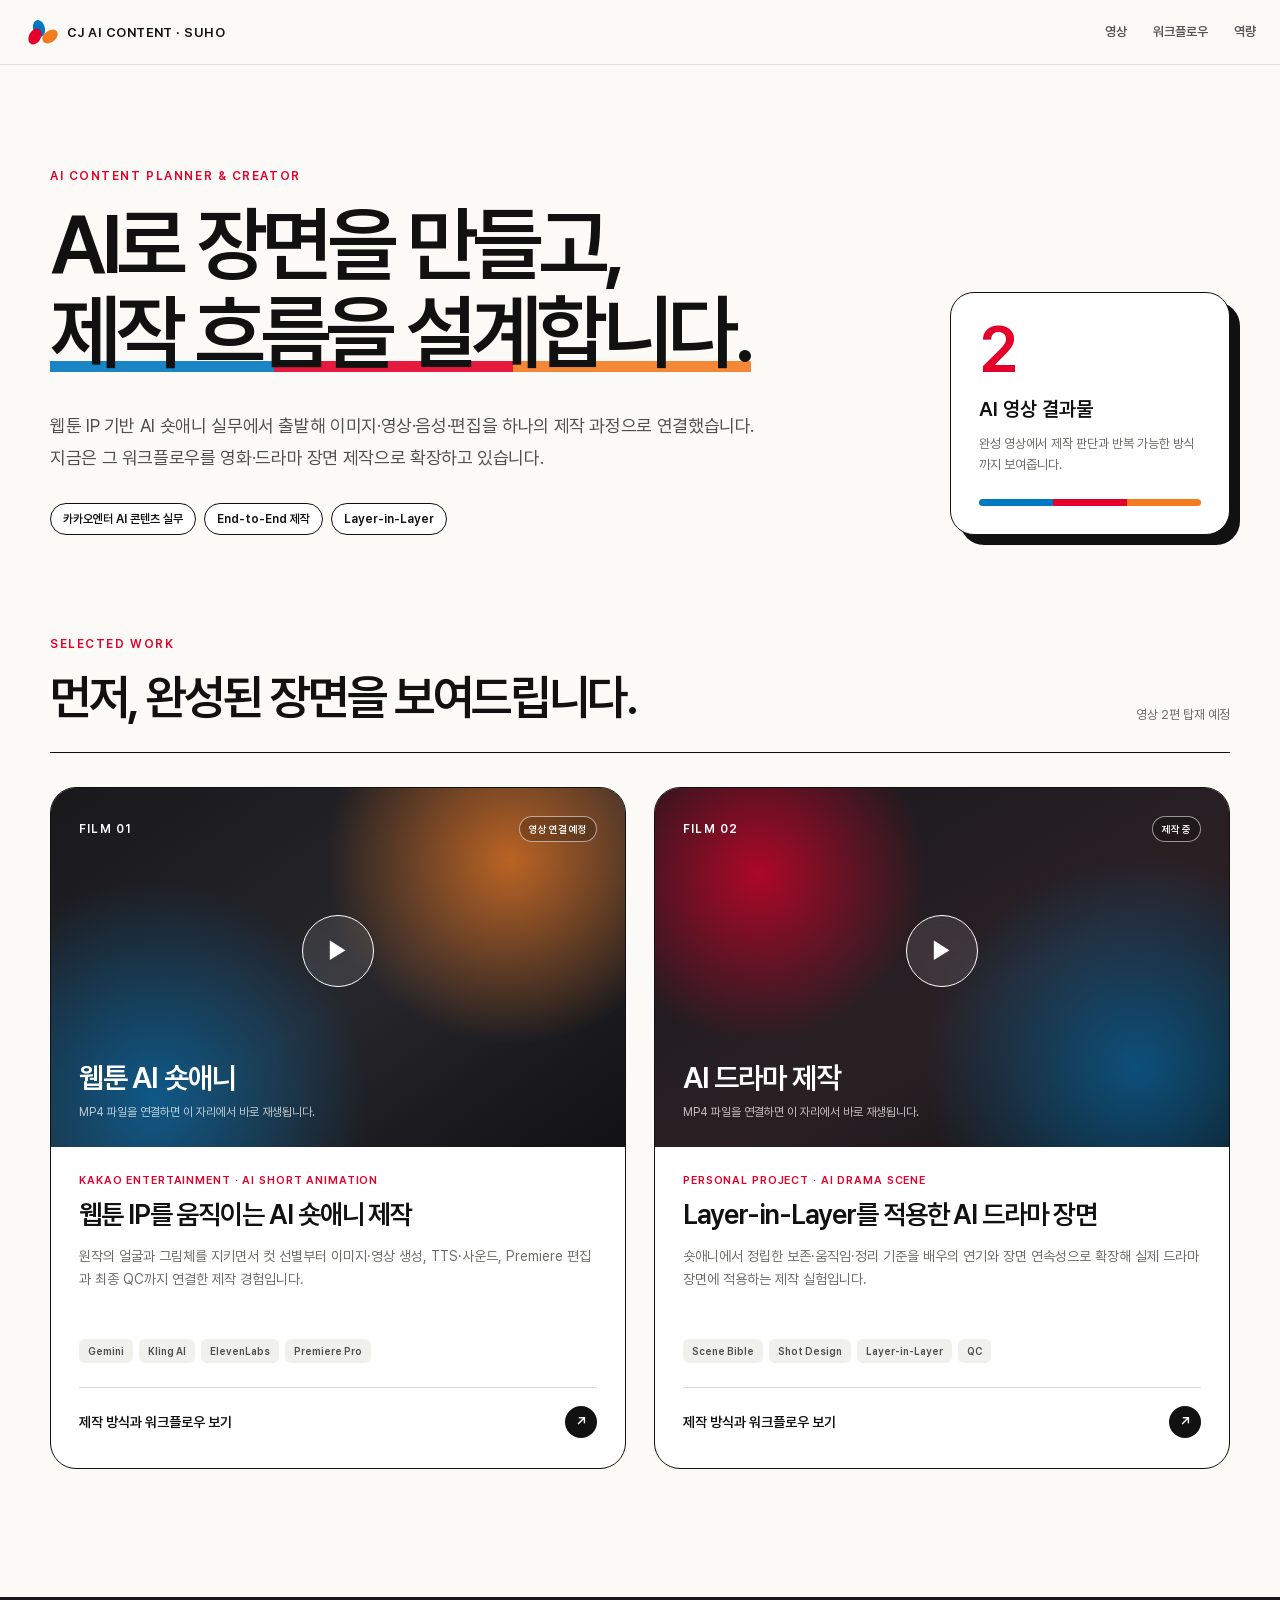
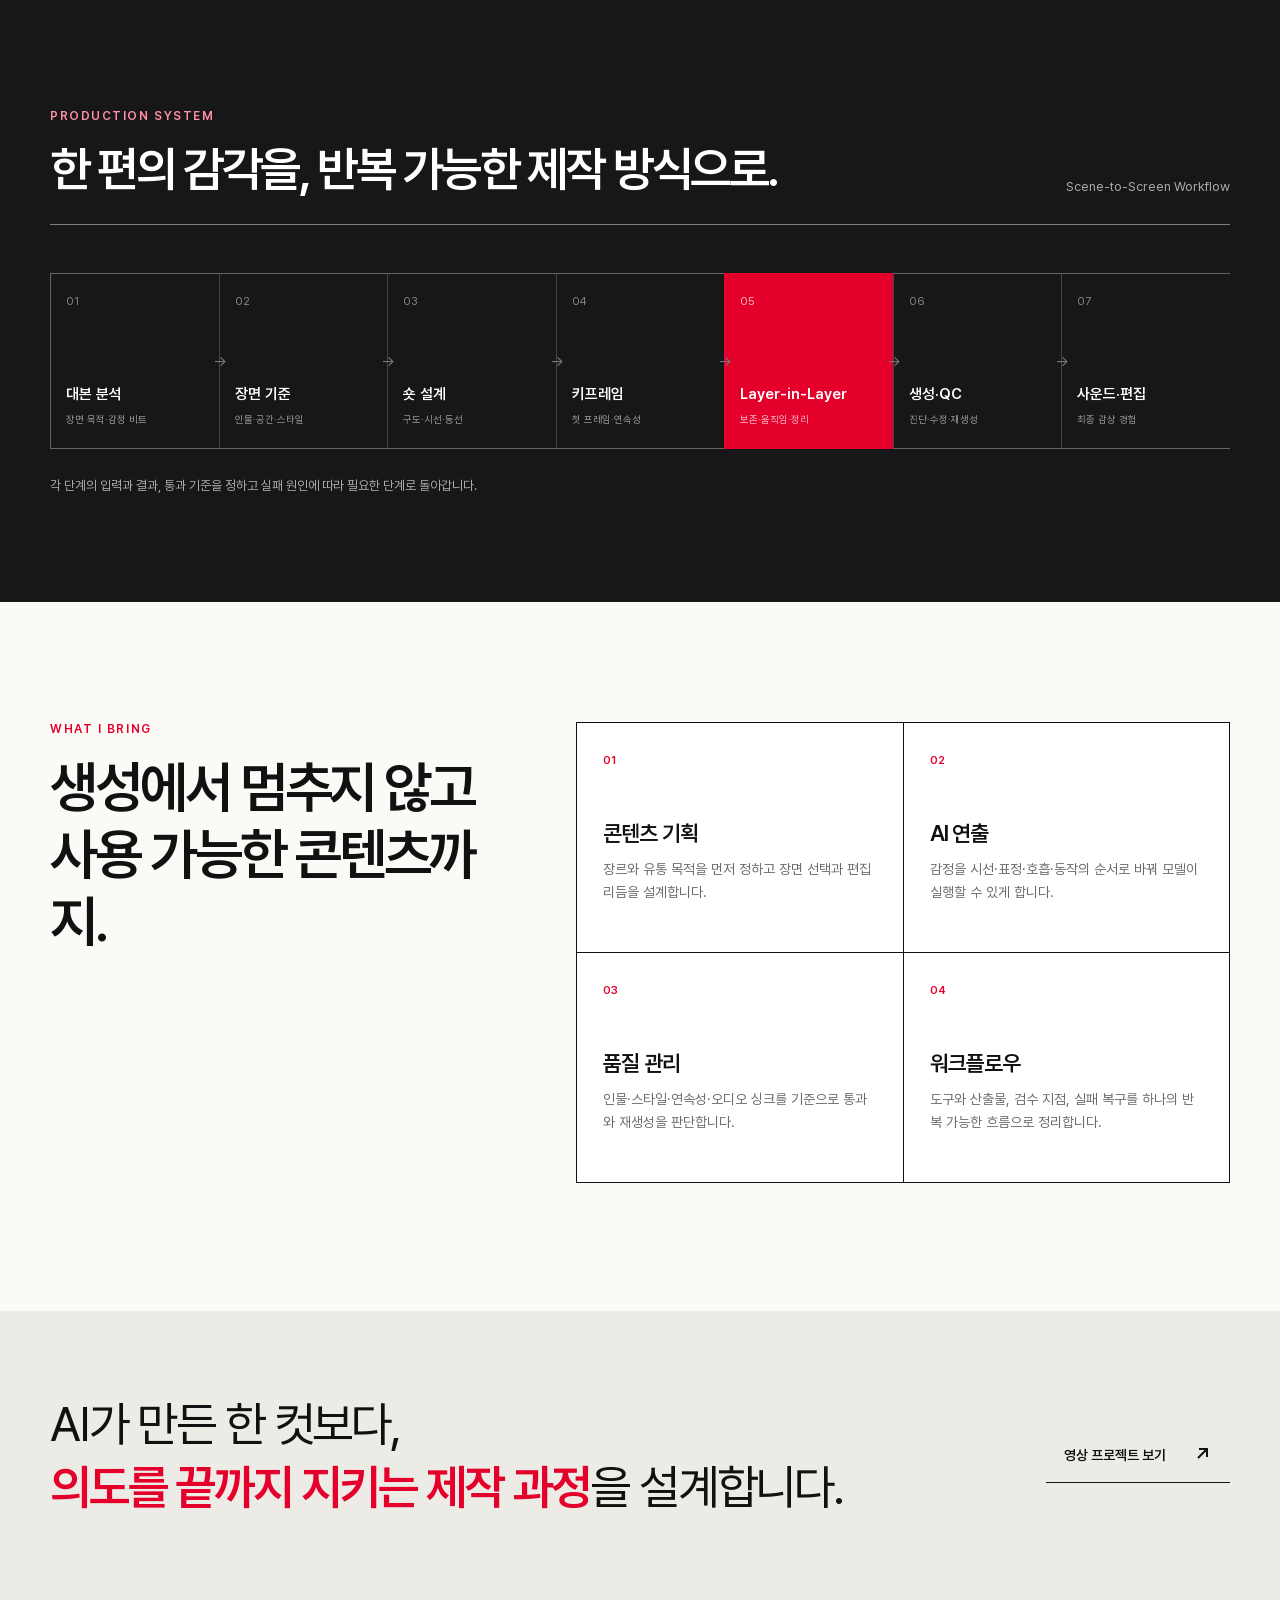
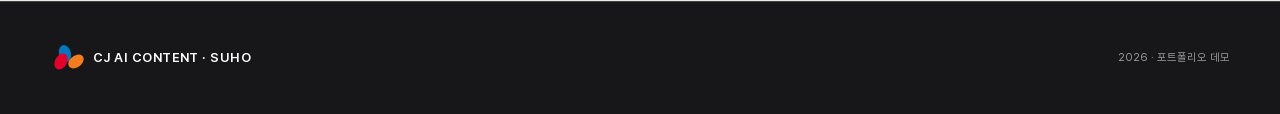
==== cjdemo/index.html @ 105bf195 "CJ AI 콘텐츠 포트폴리오 데모 추가" ====
<!doctype html>
<html lang="ko">
  <head>
    <meta charset="UTF-8" />
    <meta name="viewport" content="width=device-width, initial-scale=1" />
    <meta name="theme-color" content="#e4002b" />
    <meta
      name="description"
      content="AI로 장면을 만들고 제작 흐름을 설계하는 최수호의 CJ AI 콘텐츠 포트폴리오 데모입니다."
    />
    <meta property="og:type" content="website" />
    <meta property="og:title" content="최수호 | CJ AI 콘텐츠 포트폴리오" />
    <meta
      property="og:description"
      content="AI로 장면을 만들고 제작 흐름을 설계합니다."
    />
    <meta property="og:url" content="https://chs-works.vercel.app/cjdemo/" />
    <meta property="og:image" content="https://chs-works.vercel.app/cjdemo/assets/og.png" />
    <meta name="twitter:card" content="summary_large_image" />
    <meta name="twitter:title" content="최수호 | CJ AI 콘텐츠 포트폴리오" />
    <meta
      name="twitter:description"
      content="AI로 장면을 만들고 제작 흐름을 설계합니다."
    />
    <meta name="twitter:image" content="https://chs-works.vercel.app/cjdemo/assets/og.png" />
    <base href="/cjdemo/" />
    <title>최수호 | CJ AI 콘텐츠 포트폴리오</title>
    <link rel="icon" type="image/png" href="../assets/favicon-ch.png" />
    <link
      rel="preload"
      href="../assets/fonts/Pretendard-Regular.subset.woff2"
      as="font"
      type="font/woff2"
      crossorigin
    />
    <link
      rel="preload"
      href="../assets/fonts/Pretendard-SemiBold.subset.woff2"
      as="font"
      type="font/woff2"
      crossorigin
    />
    <link rel="stylesheet" href="src/styles.css?v=1" />
    <script src="src/app.js?v=1" defer></script>
  </head>
  <body>
    <a class="skip-link" href="#main-content">본문으로 바로가기</a>
    <div class="reading-progress" aria-hidden="true">
      <span id="readingProgress"></span>
    </div>

    <header class="site-header">
      <div class="header-inner">
        <a class="brand" href="#home" aria-label="CJ AI 콘텐츠 포트폴리오 홈">
          <span class="brand-mark" aria-hidden="true">
            <i></i><i></i><i></i>
          </span>
          <span>CJ AI CONTENT · SUHO</span>
        </a>
        <nav class="main-nav" aria-label="주요 메뉴">
          <a href="#work">영상</a>
          <a href="#workflow">워크플로우</a>
          <a href="#about">역량</a>
        </nav>
      </div>
    </header>

    <main id="main-content" tabindex="-1">
      <div id="homeView">
        <section class="hero wrap" aria-labelledby="heroTitle">
          <div class="hero-copy">
            <p class="eyebrow">AI CONTENT PLANNER &amp; CREATOR</p>
            <h1 id="heroTitle">
              AI로 장면을 만들고,<br />
              <span>제작 흐름을 설계합니다.</span>
            </h1>
            <p class="hero-description">
              웹툰 IP 기반 AI 숏애니 실무에서 출발해 이미지·영상·음성·편집을
              하나의 제작 과정으로 연결했습니다. 지금은 그 워크플로우를
              영화·드라마 장면 제작으로 확장하고 있습니다.
            </p>
            <div class="hero-tags" aria-label="핵심 경험">
              <span>카카오엔터 AI 콘텐츠 실무</span>
              <span>End-to-End 제작</span>
              <span>Layer-in-Layer</span>
            </div>
          </div>
          <aside class="hero-note" aria-label="포트폴리오 핵심 메시지">
            <span class="hero-note-number">2</span>
            <strong>AI 영상 결과물</strong>
            <p>완성 영상에서 제작 판단과 반복 가능한 방식까지 보여줍니다.</p>
            <div class="color-rule" aria-hidden="true"><i></i><i></i><i></i></div>
          </aside>
        </section>

        <section class="showcase wrap" id="work" aria-labelledby="workTitle">
          <div class="section-heading">
            <div>
              <p class="section-kicker">SELECTED WORK</p>
              <h2 id="workTitle">먼저, 완성된 장면을 보여드립니다.</h2>
            </div>
            <p>영상 2편 탑재 예정</p>
          </div>
          <div class="project-grid" id="projectGrid"></div>
        </section>

        <section class="workflow-section" id="workflow" aria-labelledby="workflowTitle">
          <div class="wrap">
            <div class="section-heading section-heading--light">
              <div>
                <p class="section-kicker">PRODUCTION SYSTEM</p>
                <h2 id="workflowTitle">한 편의 감각을, 반복 가능한 제작 방식으로.</h2>
              </div>
              <p>Scene-to-Screen Workflow</p>
            </div>
            <ol class="workflow-list">
              <li><span>01</span><strong>대본 분석</strong><small>장면 목적·감정 비트</small></li>
              <li><span>02</span><strong>장면 기준</strong><small>인물·공간·스타일</small></li>
              <li><span>03</span><strong>숏 설계</strong><small>구도·시선·동선</small></li>
              <li><span>04</span><strong>키프레임</strong><small>첫 프레임·연속성</small></li>
              <li class="workflow-focus"><span>05</span><strong>Layer-in-Layer</strong><small>보존·움직임·정리</small></li>
              <li><span>06</span><strong>생성·QC</strong><small>진단·수정·재생성</small></li>
              <li><span>07</span><strong>사운드·편집</strong><small>최종 감상 경험</small></li>
            </ol>
            <p class="workflow-caption">
              각 단계의 입력과 결과, 통과 기준을 정하고 실패 원인에 따라 필요한
              단계로 돌아갑니다.
            </p>
          </div>
        </section>

        <section class="about-section wrap" id="about" aria-labelledby="aboutTitle">
          <div class="about-intro">
            <p class="section-kicker">WHAT I BRING</p>
            <h2 id="aboutTitle">생성에서 멈추지 않고<br />사용 가능한 콘텐츠까지.</h2>
          </div>
          <div class="capability-grid">
            <article>
              <span>01</span>
              <h3>콘텐츠 기획</h3>
              <p>장르와 유통 목적을 먼저 정하고 장면 선택과 편집 리듬을 설계합니다.</p>
            </article>
            <article>
              <span>02</span>
              <h3>AI 연출</h3>
              <p>감정을 시선·표정·호흡·동작의 순서로 바꿔 모델이 실행할 수 있게 합니다.</p>
            </article>
            <article>
              <span>03</span>
              <h3>품질 관리</h3>
              <p>인물·스타일·연속성·오디오 싱크를 기준으로 통과와 재생성을 판단합니다.</p>
            </article>
            <article>
              <span>04</span>
              <h3>워크플로우</h3>
              <p>도구와 산출물, 검수 지점, 실패 복구를 하나의 반복 가능한 흐름으로 정리합니다.</p>
            </article>
          </div>
        </section>

        <section class="closing-section">
          <div class="wrap closing-inner">
            <p>AI가 만든 한 컷보다,<br /><strong>의도를 끝까지 지키는 제작 과정</strong>을 설계합니다.</p>
            <a href="#work">영상 프로젝트 보기 <span aria-hidden="true">↗</span></a>
          </div>
        </section>
      </div>

      <article id="articleView" class="article-view" aria-live="polite" hidden></article>
    </main>

    <footer class="site-footer">
      <div class="wrap footer-inner">
        <a class="brand brand--footer" href="#home">
          <span class="brand-mark" aria-hidden="true"><i></i><i></i><i></i></span>
          <span>CJ AI CONTENT · SUHO</span>
        </a>
        <p>2026 · 포트폴리오 데모</p>
      </div>
    </footer>
  </body>
</html>
---- cjdemo/src/styles.css ----
@font-face {
  font-family: "Pretendard";
  src: url("../../assets/fonts/Pretendard-Regular.subset.woff2") format("woff2");
  font-style: normal;
  font-weight: 400;
  font-display: swap;
}

@font-face {
  font-family: "Pretendard";
  src: url("../../assets/fonts/Pretendard-SemiBold.subset.woff2") format("woff2");
  font-style: normal;
  font-weight: 600 800;
  font-display: swap;
}

:root {
  --cj-red: #e4002b;
  --cj-orange: #f47b20;
  --cj-blue: #0078bf;
  --ink: #111111;
  --body: #343434;
  --muted: #6c6c68;
  --line: #d9d9d4;
  --paper: #fbfaf7;
  --white: #ffffff;
  --dark: #171719;
  color: var(--ink);
  font-family: "Pretendard", -apple-system, BlinkMacSystemFont, "Segoe UI", sans-serif;
  font-synthesis: none;
  text-rendering: optimizeLegibility;
}

* { box-sizing: border-box; }
html { scroll-behavior: smooth; }
body { margin: 0; background: var(--paper); color: var(--body); -webkit-font-smoothing: antialiased; }
body.is-article { background: var(--white); }
button, a { font: inherit; }
a { color: inherit; text-decoration: none; }
.wrap { width: min(1180px, calc(100% - 48px)); margin-inline: auto; }
.skip-link { position: fixed; top: 10px; left: 10px; z-index: 999; padding: 10px 14px; border-radius: 8px; background: var(--ink); color: white; transform: translateY(-160%); }
.skip-link:focus { transform: translateY(0); }
.reading-progress { position: fixed; inset: 0 0 auto; z-index: 200; height: 3px; }
.reading-progress span { display: block; width: 0; height: 100%; background: linear-gradient(90deg, var(--cj-blue), var(--cj-red), var(--cj-orange)); }

.site-header { position: sticky; top: 0; z-index: 100; border-bottom: 1px solid rgba(17,17,17,.1); background: rgba(251,250,247,.9); backdrop-filter: blur(18px); }
.header-inner { display: flex; width: min(1240px, calc(100% - 48px)); height: 64px; margin-inline: auto; align-items: center; justify-content: space-between; }
.brand { display: inline-flex; gap: 11px; align-items: center; color: var(--ink); font-size: 13px; font-weight: 700; letter-spacing: .035em; }
.brand-mark { position: relative; display: block; width: 32px; height: 25px; flex: 0 0 auto; }
.brand-mark i { position: absolute; display: block; width: 12px; height: 17px; border-radius: 60% 45% 60% 45%; transform: rotate(-26deg); }
.brand-mark i:nth-child(1) { top: 0; left: 9px; background: var(--cj-blue); }
.brand-mark i:nth-child(2) { right: 0; bottom: 0; background: var(--cj-orange); transform: rotate(44deg); }
.brand-mark i:nth-child(3) { bottom: 0; left: 5px; background: var(--cj-red); transform: rotate(18deg); }
.main-nav { display: flex; gap: 26px; color: #555; font-size: 13px; font-weight: 600; }
.main-nav a { padding: 8px 0; border-bottom: 2px solid transparent; }
.main-nav a:hover, .main-nav a:focus-visible { border-color: var(--cj-red); color: var(--ink); }

.hero { display: grid; grid-template-columns: minmax(0, 1fr) 280px; gap: 72px; padding-top: 104px; padding-bottom: 102px; align-items: end; }
.eyebrow, .section-kicker { margin: 0 0 18px; color: var(--cj-red); font-size: 12px; font-weight: 800; letter-spacing: .13em; }
.hero h1 { max-width: 850px; margin: 0; color: var(--ink); font-size: clamp(48px, 6.5vw, 82px); font-weight: 700; letter-spacing: -.065em; line-height: 1.07; }
.hero h1 span { position: relative; display: inline-block; }
.hero h1 span::after { position: absolute; right: 0; bottom: .05em; left: 0; z-index: -1; height: .14em; background: linear-gradient(90deg, var(--cj-blue) 0 32%, var(--cj-red) 32% 66%, var(--cj-orange) 66%); content: ""; opacity: .9; }
.hero-description { max-width: 720px; margin: 34px 0 0; color: #50504d; font-size: 18px; letter-spacing: -.02em; line-height: 1.75; }
.hero-tags { display: flex; flex-wrap: wrap; gap: 8px; margin-top: 30px; }
.hero-tags span { padding: 8px 12px; border: 1px solid var(--ink); border-radius: 999px; background: white; color: var(--ink); font-size: 12px; font-weight: 700; }
.hero-note { padding: 28px; border: 1px solid var(--ink); border-radius: 24px; background: var(--white); box-shadow: 10px 10px 0 var(--ink); }
.hero-note-number { display: block; color: var(--cj-red); font-size: 64px; font-weight: 700; letter-spacing: -.06em; line-height: .9; }
.hero-note strong { display: block; margin-top: 18px; color: var(--ink); font-size: 20px; }
.hero-note p { margin: 12px 0 24px; color: var(--muted); font-size: 13px; line-height: 1.65; }
.color-rule { display: grid; height: 7px; grid-template-columns: repeat(3, 1fr); overflow: hidden; border-radius: 999px; }
.color-rule i:nth-child(1) { background: var(--cj-blue); }
.color-rule i:nth-child(2) { background: var(--cj-red); }
.color-rule i:nth-child(3) { background: var(--cj-orange); }

.showcase { padding-bottom: 128px; scroll-margin-top: 90px; }
.section-heading { display: flex; gap: 32px; padding-bottom: 25px; align-items: end; justify-content: space-between; border-bottom: 1px solid var(--ink); }
.section-heading h2 { max-width: 760px; margin: 0; color: var(--ink); font-size: clamp(30px, 4vw, 48px); letter-spacing: -.05em; line-height: 1.2; }
.section-heading > p { margin: 0 0 5px; color: var(--muted); font-size: 13px; }
.project-grid { display: grid; grid-template-columns: repeat(2, minmax(0, 1fr)); gap: 28px; padding-top: 34px; }
.project-card { min-width: 0; overflow: hidden; border: 1px solid var(--ink); border-radius: 26px; background: white; transition: transform .25s ease, box-shadow .25s ease; }
.project-card:hover { box-shadow: 8px 8px 0 var(--ink); transform: translate(-3px, -3px); }
.video-shell { position: relative; aspect-ratio: 16 / 10; overflow: hidden; background: #111; }
.video-shell video { position: absolute; inset: 0; z-index: 2; width: 100%; height: 100%; object-fit: cover; opacity: 0; }
.video-shell.is-ready video { opacity: 1; }
.video-shell.is-ready .video-placeholder { display: none; }
.video-placeholder { position: absolute; inset: 0; display: flex; flex-direction: column; padding: 28px; justify-content: space-between; color: white; }
.video-placeholder::before { position: absolute; inset: 0; background: radial-gradient(circle at 80% 20%, rgba(244,123,32,.72), transparent 34%), radial-gradient(circle at 18% 86%, rgba(0,120,191,.62), transparent 38%), linear-gradient(145deg, #19191c, #26262c 55%, #121214); content: ""; }
.project-card:nth-child(2) .video-placeholder::before { background: radial-gradient(circle at 18% 24%, rgba(228,0,43,.72), transparent 31%), radial-gradient(circle at 84% 78%, rgba(0,120,191,.58), transparent 38%), linear-gradient(150deg, #18181c, #2a2024 58%, #121214); }
.video-placeholder > * { position: relative; z-index: 1; }
.video-placeholder-top { display: flex; align-items: center; justify-content: space-between; }
.video-index { font-size: 12px; font-weight: 700; letter-spacing: .1em; }
.video-status { padding: 6px 9px; border: 1px solid rgba(255,255,255,.55); border-radius: 999px; background: rgba(0,0,0,.2); font-size: 10px; font-weight: 700; backdrop-filter: blur(8px); }
.play-symbol { display: grid; width: 72px; height: 72px; place-items: center; align-self: center; border: 1px solid white; border-radius: 50%; background: rgba(255,255,255,.1); color: white; font-size: 24px; line-height: 1; backdrop-filter: blur(8px); }
.video-placeholder-bottom strong { display: block; max-width: 410px; font-size: clamp(21px, 2.3vw, 30px); letter-spacing: -.04em; line-height: 1.25; }
.video-placeholder-bottom small { display: block; margin-top: 8px; color: rgba(255,255,255,.72); font-size: 12px; }
.project-content { padding: 27px 28px 30px; }
.project-label { margin: 0 0 10px; color: var(--cj-red); font-size: 11px; font-weight: 800; letter-spacing: .08em; }
.project-content h3 { margin: 0; color: var(--ink); font-size: 27px; letter-spacing: -.04em; line-height: 1.3; }
.project-summary { min-height: 72px; margin: 13px 0 22px; color: var(--muted); font-size: 14px; line-height: 1.68; }
.project-meta { display: flex; flex-wrap: wrap; gap: 6px; margin-bottom: 24px; }
.project-meta span { padding: 6px 9px; border-radius: 6px; background: #f0f0ec; color: #4e4e4b; font-size: 10px; font-weight: 700; }
.project-link { display: flex; padding-top: 18px; align-items: center; justify-content: space-between; border-top: 1px solid var(--line); color: var(--ink); font-size: 14px; font-weight: 700; }
.project-link span:last-child { display: grid; width: 32px; height: 32px; place-items: center; border-radius: 50%; background: var(--ink); color: white; transition: transform .2s, background .2s; }
.project-card:hover .project-link span:last-child { background: var(--cj-red); transform: rotate(45deg); }

.workflow-section { padding: 112px 0 105px; scroll-margin-top: 64px; background: var(--dark); color: white; }
.section-heading--light { border-color: rgba(255,255,255,.45); }
.section-heading--light h2 { color: white; }
.section-heading--light .section-kicker { color: #ff8fa3; }
.section-heading--light > p { color: #aaa; }
.workflow-list { display: grid; grid-template-columns: repeat(7, minmax(0, 1fr)); margin: 48px 0 0; padding: 0; list-style: none; }
.workflow-list li { position: relative; display: flex; min-height: 176px; flex-direction: column; padding: 21px 15px; border-top: 1px solid #666; border-bottom: 1px solid #666; border-left: 1px solid #444; }
.workflow-list li:first-child { border-left-color: #666; }
.workflow-list li::after { position: absolute; top: 50%; right: -8px; z-index: 2; color: #777; content: "→"; font-size: 15px; transform: translateY(-50%); }
.workflow-list li:last-child::after { display: none; }
.workflow-list span { color: #888; font-size: 11px; }
.workflow-list strong { margin-top: auto; color: white; font-size: 15px; line-height: 1.35; }
.workflow-list small { margin-top: 8px; color: #999; font-size: 10px; line-height: 1.45; }
.workflow-list .workflow-focus { border-color: var(--cj-red); background: var(--cj-red); }
.workflow-list .workflow-focus span, .workflow-list .workflow-focus small { color: rgba(255,255,255,.72); }
.workflow-caption { margin: 26px 0 0; color: #aaa; font-size: 13px; line-height: 1.7; }

.about-section { display: grid; grid-template-columns: .8fr 1.2fr; gap: 90px; padding-top: 120px; padding-bottom: 128px; scroll-margin-top: 64px; }
.about-intro h2 { margin: 0; color: var(--ink); font-size: clamp(34px, 4.6vw, 56px); letter-spacing: -.055em; line-height: 1.2; }
.capability-grid { display: grid; grid-template-columns: repeat(2, minmax(0, 1fr)); border-top: 1px solid var(--ink); border-left: 1px solid var(--ink); }
.capability-grid article { min-height: 230px; padding: 26px; border-right: 1px solid var(--ink); border-bottom: 1px solid var(--ink); background: white; }
.capability-grid span { color: var(--cj-red); font-size: 11px; font-weight: 800; }
.capability-grid h3 { margin: 52px 0 12px; color: var(--ink); font-size: 22px; letter-spacing: -.035em; }
.capability-grid p { margin: 0; color: var(--muted); font-size: 14px; line-height: 1.65; }
.closing-section { background: #ecebe5; }
.closing-inner { display: flex; min-height: 290px; gap: 40px; align-items: center; justify-content: space-between; }
.closing-inner p { margin: 0; color: var(--ink); font-size: clamp(28px, 4vw, 48px); letter-spacing: -.045em; line-height: 1.3; }
.closing-inner strong { color: var(--cj-red); }
.closing-inner a { display: inline-flex; flex: 0 0 auto; gap: 28px; padding: 15px 18px; align-items: center; border-bottom: 1px solid var(--ink); color: var(--ink); font-size: 14px; font-weight: 700; }
.closing-inner a span { font-size: 20px; }

.article-view { min-height: 70vh; padding-bottom: 130px; }
.article-hero { padding: 78px 0 58px; border-bottom: 1px solid var(--ink); }
.article-hero-inner { width: min(920px, calc(100% - 48px)); margin-inline: auto; }
.back-link { display: inline-flex; gap: 8px; margin-bottom: 54px; align-items: center; color: var(--muted); font-size: 13px; font-weight: 700; }
.back-link:hover { color: var(--cj-red); }
.article-label { margin: 0 0 16px; color: var(--cj-red); font-size: 11px; font-weight: 800; letter-spacing: .1em; }
.article-hero h1 { max-width: 850px; margin: 0; color: var(--ink); font-size: clamp(42px, 6vw, 70px); letter-spacing: -.06em; line-height: 1.1; }
.article-lead { max-width: 760px; margin: 26px 0 0; color: var(--muted); font-size: 19px; line-height: 1.7; }
.article-facts { display: flex; flex-wrap: wrap; gap: 8px; margin-top: 30px; }
.article-facts span { padding: 7px 10px; border: 1px solid var(--ink); border-radius: 999px; font-size: 11px; font-weight: 700; }
.article-video { width: min(1080px, calc(100% - 48px)); margin: 56px auto 0; overflow: hidden; border: 1px solid var(--ink); border-radius: 24px; }
.article-video .video-shell { aspect-ratio: 16 / 9; }
.article-body { width: min(720px, calc(100% - 48px)); margin: 76px auto 0; }
.article-body h2 { margin: 90px 0 25px; color: var(--ink); font-size: 34px; letter-spacing: -.045em; line-height: 1.35; }
.article-body h2:first-child { margin-top: 0; }
.article-body h3 { margin: 58px 0 20px; color: var(--ink); font-size: 24px; letter-spacing: -.035em; }
.article-body p { margin: 0 0 23px; color: var(--body); font-size: 17px; letter-spacing: -.01em; line-height: 1.9; }
.article-body strong { color: var(--ink); }
.article-body ul, .article-body ol { display: grid; gap: 11px; margin: 5px 0 30px; padding-left: 24px; }
.article-body li { padding-left: 4px; color: var(--body); font-size: 16px; line-height: 1.75; }
.article-body li::marker { color: var(--cj-red); font-weight: 700; }
.article-body blockquote { margin: 38px 0; padding: 24px 26px; border-left: 7px solid var(--cj-red); background: #f5f4f0; color: var(--ink); font-size: 21px; font-weight: 700; line-height: 1.6; }
.article-body code { padding: 2px 6px; border-radius: 5px; background: #eee; color: var(--ink); font-family: ui-monospace, SFMono-Regular, Menlo, monospace; font-size: .9em; }
.article-body hr { height: 1px; margin: 80px 0; border: 0; background: var(--line); }
.article-loading, .article-error { padding: 30px 0 80px; color: var(--muted); }
.article-next { display: flex; width: min(920px, calc(100% - 48px)); margin: 110px auto 0; padding-top: 32px; align-items: center; justify-content: space-between; border-top: 1px solid var(--ink); }
.article-next span { color: var(--muted); font-size: 11px; font-weight: 700; letter-spacing: .09em; }
.article-next strong { display: block; max-width: 520px; margin-top: 8px; color: var(--ink); font-size: 21px; letter-spacing: -.03em; }
.article-next b { display: grid; width: 44px; height: 44px; place-items: center; border-radius: 50%; background: var(--cj-red); color: white; font-size: 20px; }

.site-footer { border-top: 1px solid #444; background: var(--dark); color: white; }
.footer-inner { display: flex; min-height: 112px; align-items: center; justify-content: space-between; }
.brand--footer { color: white; }
.footer-inner p { margin: 0; color: #999; font-size: 11px; }
[hidden] { display: none !important; }

@media (max-width: 980px) {
  .hero { grid-template-columns: 1fr; gap: 46px; }
  .hero-note { width: min(420px, 100%); }
  .workflow-list { grid-template-columns: repeat(4, minmax(0, 1fr)); }
  .workflow-list li:nth-child(4)::after { display: none; }
  .workflow-list li:nth-child(n+5) { border-top: 0; }
  .about-section { grid-template-columns: 1fr; gap: 54px; }
}

@media (max-width: 720px) {
  .wrap { width: min(100% - 32px, 1180px); }
  .header-inner { width: calc(100% - 32px); height: 58px; }
  .brand { font-size: 11px; }
  .brand-mark { width: 29px; transform: scale(.9); transform-origin: left center; }
  .main-nav { gap: 15px; font-size: 11px; }
  .main-nav a:nth-child(2) { display: none; }
  .hero { padding-top: 68px; padding-bottom: 74px; }
  .eyebrow, .section-kicker { margin-bottom: 13px; font-size: 10px; }
  .hero h1 { font-size: clamp(43px, 13vw, 62px); line-height: 1.08; }
  .hero-description { margin-top: 25px; font-size: 15px; line-height: 1.72; }
  .hero-tags { margin-top: 23px; }
  .hero-tags span { padding: 7px 9px; font-size: 10px; }
  .hero-note { padding: 23px; border-radius: 19px; box-shadow: 7px 7px 0 var(--ink); }
  .hero-note-number { font-size: 53px; }
  .section-heading { display: block; padding-bottom: 19px; }
  .section-heading h2 { font-size: 31px; }
  .section-heading > p { margin-top: 12px; }
  .project-grid { grid-template-columns: 1fr; gap: 22px; padding-top: 24px; }
  .project-card { border-radius: 20px; }
  .video-placeholder { padding: 20px; }
  .play-symbol { width: 58px; height: 58px; font-size: 19px; }
  .project-content { padding: 23px 21px 25px; }
  .project-content h3 { font-size: 23px; }
  .project-summary { min-height: 0; }
  .showcase { padding-bottom: 86px; }
  .workflow-section { padding: 82px 0 76px; }
  .workflow-list { grid-template-columns: repeat(2, minmax(0, 1fr)); margin-top: 30px; }
  .workflow-list li { min-height: 135px; }
  .workflow-list li:nth-child(2n)::after { display: none; }
  .workflow-list li:nth-child(n+3) { border-top: 0; }
  .workflow-list li:last-child { grid-column: 1 / -1; }
  .workflow-list strong { font-size: 13px; }
  .about-section { padding-top: 84px; padding-bottom: 88px; }
  .about-intro h2 { font-size: 38px; }
  .capability-grid { grid-template-columns: 1fr; }
  .capability-grid article { min-height: 175px; }
  .capability-grid h3 { margin-top: 36px; }
  .closing-inner { display: block; min-height: 0; padding-top: 72px; padding-bottom: 68px; }
  .closing-inner p { font-size: 31px; }
  .closing-inner a { margin-top: 40px; padding-left: 0; }
  .article-hero { padding-top: 48px; }
  .article-hero-inner, .article-video, .article-body, .article-next { width: calc(100% - 32px); }
  .back-link { margin-bottom: 42px; }
  .article-hero h1 { font-size: 43px; }
  .article-lead { font-size: 16px; }
  .article-video { margin-top: 34px; border-radius: 16px; }
  .article-body { margin-top: 54px; }
  .article-body h2 { margin-top: 68px; font-size: 29px; }
  .article-body h3 { font-size: 22px; }
  .article-body p { font-size: 16px; line-height: 1.82; }
  .article-body blockquote { padding: 20px; font-size: 18px; }
  .article-next { margin-top: 82px; }
  .article-next strong { max-width: 260px; font-size: 17px; }
  .footer-inner { min-height: 92px; }
  .footer-inner p { display: none; }
}

@media (prefers-reduced-motion: reduce) {
  html { scroll-behavior: auto; }
  *, *::before, *::after { transition: none !important; }
}
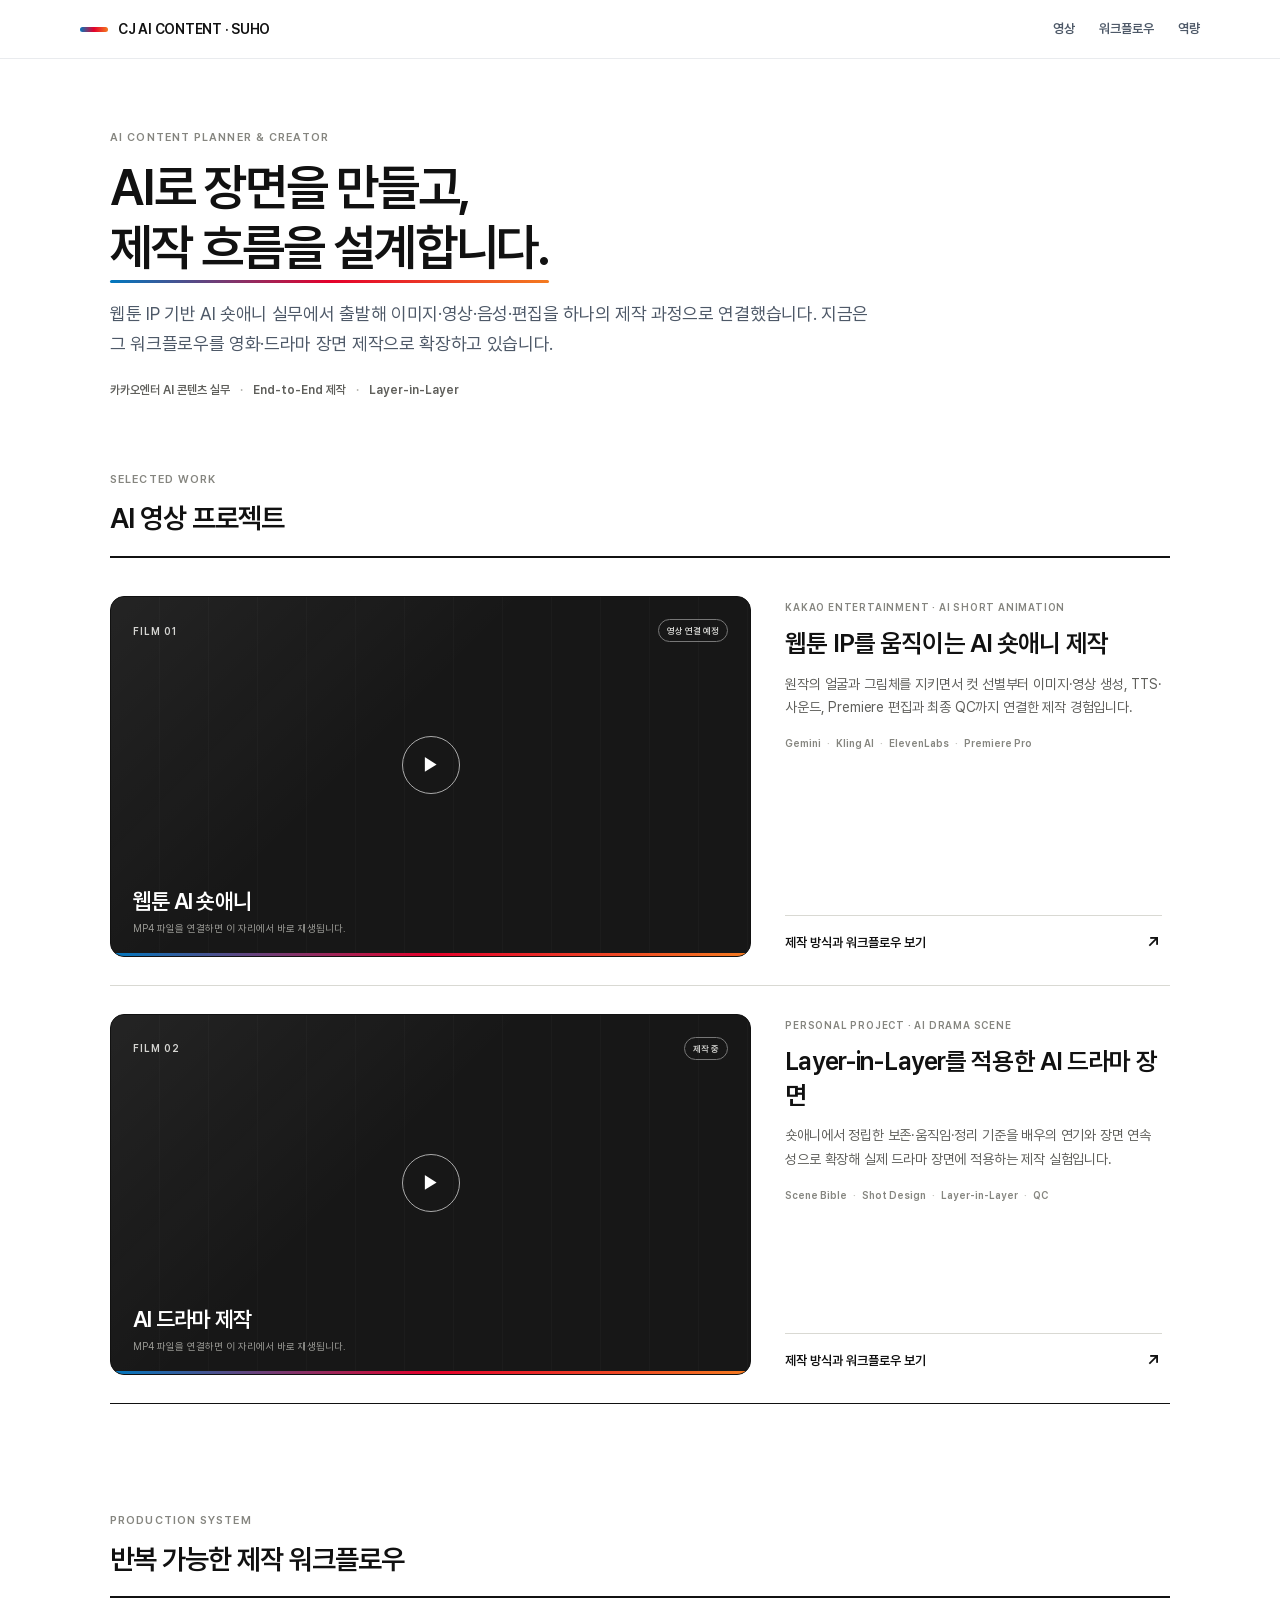
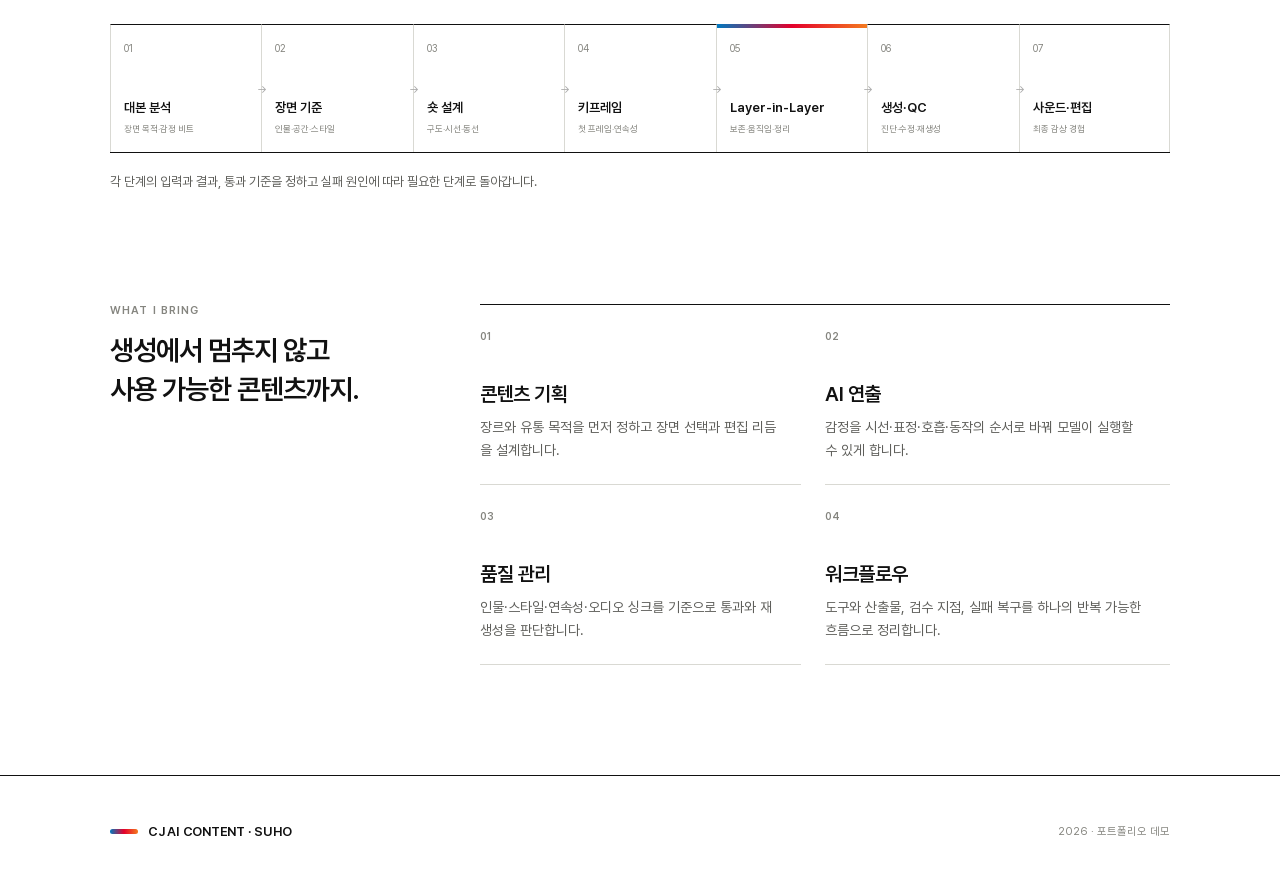
==== commit eb387ef7: "CJ 데모를 흑백 중심 레이아웃으로 개편" ====
--- a/cjdemo/index.html
+++ b/cjdemo/index.html
@@ -14,15 +14,21 @@
       property="og:description"
       content="AI로 장면을 만들고 제작 흐름을 설계합니다."
     />
-    <meta property="og:url" content="https://chs-works.vercel.app/cjdemo/" />
-    <meta property="og:image" content="https://chs-works.vercel.app/cjdemo/assets/og.png" />
+    <meta property="og:url" content="https://chs-works-kakaobank-ai.vercel.app/cjdemo/" />
+    <meta
+      property="og:image"
+      content="https://chs-works-kakaobank-ai.vercel.app/cjdemo/assets/og-v2.png"
+    />
     <meta name="twitter:card" content="summary_large_image" />
     <meta name="twitter:title" content="최수호 | CJ AI 콘텐츠 포트폴리오" />
     <meta
       name="twitter:description"
       content="AI로 장면을 만들고 제작 흐름을 설계합니다."
     />
-    <meta name="twitter:image" content="https://chs-works.vercel.app/cjdemo/assets/og.png" />
+    <meta
+      name="twitter:image"
+      content="https://chs-works-kakaobank-ai.vercel.app/cjdemo/assets/og-v2.png"
+    />
     <base href="/cjdemo/" />
     <title>최수호 | CJ AI 콘텐츠 포트폴리오</title>
     <link rel="icon" type="image/png" href="../assets/favicon-ch.png" />
@@ -40,8 +46,8 @@
       type="font/woff2"
       crossorigin
     />
-    <link rel="stylesheet" href="src/styles.css?v=1" />
-    <script src="src/app.js?v=1" defer></script>
+    <link rel="stylesheet" href="src/styles.css?v=2" />
+    <script src="src/app.js?v=2" defer></script>
   </head>
   <body>
     <a class="skip-link" href="#main-content">본문으로 바로가기</a>
@@ -52,9 +58,7 @@
     <header class="site-header">
       <div class="header-inner">
         <a class="brand" href="#home" aria-label="CJ AI 콘텐츠 포트폴리오 홈">
-          <span class="brand-mark" aria-hidden="true">
-            <i></i><i></i><i></i>
-          </span>
+          <span class="brand-mark" aria-hidden="true"></span>
           <span>CJ AI CONTENT · SUHO</span>
         </a>
         <nav class="main-nav" aria-label="주요 메뉴">
@@ -68,50 +72,38 @@
     <main id="main-content" tabindex="-1">
       <div id="homeView">
         <section class="hero wrap" aria-labelledby="heroTitle">
-          <div class="hero-copy">
-            <p class="eyebrow">AI CONTENT PLANNER &amp; CREATOR</p>
-            <h1 id="heroTitle">
-              AI로 장면을 만들고,<br />
-              <span>제작 흐름을 설계합니다.</span>
-            </h1>
-            <p class="hero-description">
-              웹툰 IP 기반 AI 숏애니 실무에서 출발해 이미지·영상·음성·편집을
-              하나의 제작 과정으로 연결했습니다. 지금은 그 워크플로우를
-              영화·드라마 장면 제작으로 확장하고 있습니다.
-            </p>
-            <div class="hero-tags" aria-label="핵심 경험">
-              <span>카카오엔터 AI 콘텐츠 실무</span>
-              <span>End-to-End 제작</span>
-              <span>Layer-in-Layer</span>
-            </div>
-          </div>
-          <aside class="hero-note" aria-label="포트폴리오 핵심 메시지">
-            <span class="hero-note-number">2</span>
-            <strong>AI 영상 결과물</strong>
-            <p>완성 영상에서 제작 판단과 반복 가능한 방식까지 보여줍니다.</p>
-            <div class="color-rule" aria-hidden="true"><i></i><i></i><i></i></div>
-          </aside>
+          <p class="eyebrow">AI CONTENT PLANNER &amp; CREATOR</p>
+          <h1 id="heroTitle">
+            AI로 장면을 만들고,<br />
+            <span>제작 흐름을 설계합니다.</span>
+          </h1>
+          <p class="hero-description">
+            웹툰 IP 기반 AI 숏애니 실무에서 출발해 이미지·영상·음성·편집을
+            하나의 제작 과정으로 연결했습니다. 지금은 그 워크플로우를
+            영화·드라마 장면 제작으로 확장하고 있습니다.
+          </p>
+          <p class="hero-meta">
+            카카오엔터 AI 콘텐츠 실무 <i>·</i> End-to-End 제작 <i>·</i> Layer-in-Layer
+          </p>
         </section>
 
         <section class="showcase wrap" id="work" aria-labelledby="workTitle">
           <div class="section-heading">
             <div>
               <p class="section-kicker">SELECTED WORK</p>
-              <h2 id="workTitle">먼저, 완성된 장면을 보여드립니다.</h2>
+              <h2 id="workTitle">AI 영상 프로젝트</h2>
             </div>
-            <p>영상 2편 탑재 예정</p>
           </div>
           <div class="project-grid" id="projectGrid"></div>
         </section>
 
         <section class="workflow-section" id="workflow" aria-labelledby="workflowTitle">
           <div class="wrap">
-            <div class="section-heading section-heading--light">
+            <div class="section-heading">
               <div>
                 <p class="section-kicker">PRODUCTION SYSTEM</p>
-                <h2 id="workflowTitle">한 편의 감각을, 반복 가능한 제작 방식으로.</h2>
+                <h2 id="workflowTitle">반복 가능한 제작 워크플로우</h2>
               </div>
-              <p>Scene-to-Screen Workflow</p>
             </div>
             <ol class="workflow-list">
               <li><span>01</span><strong>대본 분석</strong><small>장면 목적·감정 비트</small></li>
@@ -158,12 +150,6 @@
           </div>
         </section>
 
-        <section class="closing-section">
-          <div class="wrap closing-inner">
-            <p>AI가 만든 한 컷보다,<br /><strong>의도를 끝까지 지키는 제작 과정</strong>을 설계합니다.</p>
-            <a href="#work">영상 프로젝트 보기 <span aria-hidden="true">↗</span></a>
-          </div>
-        </section>
       </div>
 
       <article id="articleView" class="article-view" aria-live="polite" hidden></article>
@@ -172,7 +158,7 @@
     <footer class="site-footer">
       <div class="wrap footer-inner">
         <a class="brand brand--footer" href="#home">
-          <span class="brand-mark" aria-hidden="true"><i></i><i></i><i></i></span>
+          <span class="brand-mark" aria-hidden="true"></span>
           <span>CJ AI CONTENT · SUHO</span>
         </a>
         <p>2026 · 포트폴리오 데모</p>
--- a/cjdemo/src/styles.css
+++ b/cjdemo/src/styles.css
@@ -15,16 +15,17 @@
 }
 
 :root {
+  --cj-blue: #0078bf;
   --cj-red: #e4002b;
   --cj-orange: #f47b20;
-  --cj-blue: #0078bf;
+  --cj-gradient: linear-gradient(90deg, var(--cj-blue) 0%, var(--cj-red) 50%, var(--cj-orange) 100%);
   --ink: #111111;
-  --body: #343434;
-  --muted: #6c6c68;
-  --line: #d9d9d4;
-  --paper: #fbfaf7;
+  --body: #292929;
+  --muted: #5f5f5b;
+  --soft: #85857f;
+  --line: #d9d9d3;
+  --surface: #f5f5f1;
   --white: #ffffff;
-  --dark: #171719;
   color: var(--ink);
   font-family: "Pretendard", -apple-system, BlinkMacSystemFont, "Segoe UI", sans-serif;
   font-synthesis: none;
@@ -33,205 +34,184 @@
 
 * { box-sizing: border-box; }
 html { scroll-behavior: smooth; }
-body { margin: 0; background: var(--paper); color: var(--body); -webkit-font-smoothing: antialiased; }
-body.is-article { background: var(--white); }
+body { margin: 0; background: var(--white); color: var(--body); -webkit-font-smoothing: antialiased; }
 button, a { font: inherit; }
 a { color: inherit; text-decoration: none; }
-.wrap { width: min(1180px, calc(100% - 48px)); margin-inline: auto; }
-.skip-link { position: fixed; top: 10px; left: 10px; z-index: 999; padding: 10px 14px; border-radius: 8px; background: var(--ink); color: white; transform: translateY(-160%); }
+.wrap { width: min(1060px, calc(100% - 48px)); margin-inline: auto; }
+.skip-link { position: fixed; top: 8px; left: 8px; z-index: 999; padding: 10px 14px; border-radius: 8px; background: var(--ink); color: white; transform: translateY(-150%); }
 .skip-link:focus { transform: translateY(0); }
-.reading-progress { position: fixed; inset: 0 0 auto; z-index: 200; height: 3px; }
-.reading-progress span { display: block; width: 0; height: 100%; background: linear-gradient(90deg, var(--cj-blue), var(--cj-red), var(--cj-orange)); }
-
-.site-header { position: sticky; top: 0; z-index: 100; border-bottom: 1px solid rgba(17,17,17,.1); background: rgba(251,250,247,.9); backdrop-filter: blur(18px); }
-.header-inner { display: flex; width: min(1240px, calc(100% - 48px)); height: 64px; margin-inline: auto; align-items: center; justify-content: space-between; }
-.brand { display: inline-flex; gap: 11px; align-items: center; color: var(--ink); font-size: 13px; font-weight: 700; letter-spacing: .035em; }
-.brand-mark { position: relative; display: block; width: 32px; height: 25px; flex: 0 0 auto; }
-.brand-mark i { position: absolute; display: block; width: 12px; height: 17px; border-radius: 60% 45% 60% 45%; transform: rotate(-26deg); }
-.brand-mark i:nth-child(1) { top: 0; left: 9px; background: var(--cj-blue); }
-.brand-mark i:nth-child(2) { right: 0; bottom: 0; background: var(--cj-orange); transform: rotate(44deg); }
-.brand-mark i:nth-child(3) { bottom: 0; left: 5px; background: var(--cj-red); transform: rotate(18deg); }
-.main-nav { display: flex; gap: 26px; color: #555; font-size: 13px; font-weight: 600; }
-.main-nav a { padding: 8px 0; border-bottom: 2px solid transparent; }
-.main-nav a:hover, .main-nav a:focus-visible { border-color: var(--cj-red); color: var(--ink); }
-
-.hero { display: grid; grid-template-columns: minmax(0, 1fr) 280px; gap: 72px; padding-top: 104px; padding-bottom: 102px; align-items: end; }
-.eyebrow, .section-kicker { margin: 0 0 18px; color: var(--cj-red); font-size: 12px; font-weight: 800; letter-spacing: .13em; }
-.hero h1 { max-width: 850px; margin: 0; color: var(--ink); font-size: clamp(48px, 6.5vw, 82px); font-weight: 700; letter-spacing: -.065em; line-height: 1.07; }
+.reading-progress { position: fixed; inset: 0 0 auto; z-index: 200; height: 3px; background: transparent; }
+.reading-progress span { display: block; width: 0; height: 100%; background: var(--cj-gradient); }
+
+.site-header { position: sticky; top: 0; z-index: 100; border-bottom: 1px solid rgba(229,232,235,.85); background: rgba(255,255,255,.92); backdrop-filter: blur(18px); }
+.header-inner { display: flex; width: min(1120px, calc(100% - 48px)); height: 58px; margin: 0 auto; align-items: center; justify-content: space-between; }
+.brand { display: inline-flex; gap: 10px; align-items: center; color: var(--ink); font-size: 14px; font-weight: 700; letter-spacing: -.25px; }
+.brand-mark { display: block; width: 28px; height: 5px; flex: 0 0 auto; border-radius: 999px; background: var(--cj-gradient); }
+.main-nav { display: flex; gap: 24px; align-items: center; color: #4e5968; font-size: 13px; font-weight: 600; }
+.main-nav a { padding: 7px 0; border-bottom: 1px solid transparent; }
+.main-nav a:hover, .main-nav a:focus-visible { border-color: var(--ink); color: var(--ink); }
+
+.hero { padding-top: 72px; padding-bottom: 76px; }
+.eyebrow, .section-kicker { margin: 0 0 14px; color: var(--soft); font-size: 11px; font-weight: 700; letter-spacing: .1em; }
+.hero h1 { max-width: 900px; margin: 0 0 22px; color: var(--ink); font-size: clamp(36px, 4.2vw, 50px); font-weight: 700; letter-spacing: -.045em; line-height: 1.19; }
 .hero h1 span { position: relative; display: inline-block; }
-.hero h1 span::after { position: absolute; right: 0; bottom: .05em; left: 0; z-index: -1; height: .14em; background: linear-gradient(90deg, var(--cj-blue) 0 32%, var(--cj-red) 32% 66%, var(--cj-orange) 66%); content: ""; opacity: .9; }
-.hero-description { max-width: 720px; margin: 34px 0 0; color: #50504d; font-size: 18px; letter-spacing: -.02em; line-height: 1.75; }
-.hero-tags { display: flex; flex-wrap: wrap; gap: 8px; margin-top: 30px; }
-.hero-tags span { padding: 8px 12px; border: 1px solid var(--ink); border-radius: 999px; background: white; color: var(--ink); font-size: 12px; font-weight: 700; }
-.hero-note { padding: 28px; border: 1px solid var(--ink); border-radius: 24px; background: var(--white); box-shadow: 10px 10px 0 var(--ink); }
-.hero-note-number { display: block; color: var(--cj-red); font-size: 64px; font-weight: 700; letter-spacing: -.06em; line-height: .9; }
-.hero-note strong { display: block; margin-top: 18px; color: var(--ink); font-size: 20px; }
-.hero-note p { margin: 12px 0 24px; color: var(--muted); font-size: 13px; line-height: 1.65; }
-.color-rule { display: grid; height: 7px; grid-template-columns: repeat(3, 1fr); overflow: hidden; border-radius: 999px; }
-.color-rule i:nth-child(1) { background: var(--cj-blue); }
-.color-rule i:nth-child(2) { background: var(--cj-red); }
-.color-rule i:nth-child(3) { background: var(--cj-orange); }
-
-.showcase { padding-bottom: 128px; scroll-margin-top: 90px; }
-.section-heading { display: flex; gap: 32px; padding-bottom: 25px; align-items: end; justify-content: space-between; border-bottom: 1px solid var(--ink); }
-.section-heading h2 { max-width: 760px; margin: 0; color: var(--ink); font-size: clamp(30px, 4vw, 48px); letter-spacing: -.05em; line-height: 1.2; }
-.section-heading > p { margin: 0 0 5px; color: var(--muted); font-size: 13px; }
-.project-grid { display: grid; grid-template-columns: repeat(2, minmax(0, 1fr)); gap: 28px; padding-top: 34px; }
-.project-card { min-width: 0; overflow: hidden; border: 1px solid var(--ink); border-radius: 26px; background: white; transition: transform .25s ease, box-shadow .25s ease; }
-.project-card:hover { box-shadow: 8px 8px 0 var(--ink); transform: translate(-3px, -3px); }
-.video-shell { position: relative; aspect-ratio: 16 / 10; overflow: hidden; background: #111; }
+.hero h1 span::after { position: absolute; right: 0; bottom: -.12em; left: 0; height: 3px; border-radius: 999px; background: var(--cj-gradient); content: ""; }
+.hero-description { max-width: 760px; margin: 0; color: #4e5968; font-size: 18px; letter-spacing: -.018em; line-height: 1.68; }
+.hero-meta { margin: 24px 0 0; color: var(--muted); font-size: 12px; font-weight: 600; }
+.hero-meta i { margin: 0 7px; color: #b4b4ae; font-style: normal; }
+
+.showcase { padding-bottom: 110px; scroll-margin-top: 78px; }
+.section-heading { display: flex; align-items: center; justify-content: space-between; padding-bottom: 18px; border-bottom: 2px solid var(--ink); }
+.section-heading h2 { margin: 0; color: var(--ink); font-size: 28px; letter-spacing: -.035em; line-height: 1.35; }
+.section-heading > p { margin: 0 0 4px; color: var(--soft); font-size: 14px; }
+.project-grid { display: flex; flex-direction: column; padding-top: 10px; }
+.project-card { position: relative; display: grid; grid-template-columns: minmax(0, 1.25fr) minmax(320px, .75fr); gap: 34px; min-width: 0; padding: 28px 0; border-bottom: 1px solid var(--line); background: white; }
+.project-card:last-child { border-bottom-color: var(--ink); }
+.video-shell { position: relative; aspect-ratio: 16 / 9; overflow: hidden; border: 1px solid var(--ink); border-radius: 14px; background: var(--ink); }
+.video-shell::after { position: absolute; right: 0; bottom: 0; left: 0; z-index: 4; height: 3px; background: var(--cj-gradient); content: ""; pointer-events: none; }
 .video-shell video { position: absolute; inset: 0; z-index: 2; width: 100%; height: 100%; object-fit: cover; opacity: 0; }
 .video-shell.is-ready video { opacity: 1; }
 .video-shell.is-ready .video-placeholder { display: none; }
-.video-placeholder { position: absolute; inset: 0; display: flex; flex-direction: column; padding: 28px; justify-content: space-between; color: white; }
-.video-placeholder::before { position: absolute; inset: 0; background: radial-gradient(circle at 80% 20%, rgba(244,123,32,.72), transparent 34%), radial-gradient(circle at 18% 86%, rgba(0,120,191,.62), transparent 38%), linear-gradient(145deg, #19191c, #26262c 55%, #121214); content: ""; }
-.project-card:nth-child(2) .video-placeholder::before { background: radial-gradient(circle at 18% 24%, rgba(228,0,43,.72), transparent 31%), radial-gradient(circle at 84% 78%, rgba(0,120,191,.58), transparent 38%), linear-gradient(150deg, #18181c, #2a2024 58%, #121214); }
+.video-placeholder { position: absolute; inset: 0; display: flex; flex-direction: column; padding: 22px; justify-content: space-between; background: #171717; color: white; }
+.video-placeholder::before { position: absolute; inset: 0; background: linear-gradient(135deg, rgba(255,255,255,.055), transparent 42%), repeating-linear-gradient(90deg, transparent 0 48px, rgba(255,255,255,.025) 48px 49px); content: ""; }
 .video-placeholder > * { position: relative; z-index: 1; }
 .video-placeholder-top { display: flex; align-items: center; justify-content: space-between; }
-.video-index { font-size: 12px; font-weight: 700; letter-spacing: .1em; }
-.video-status { padding: 6px 9px; border: 1px solid rgba(255,255,255,.55); border-radius: 999px; background: rgba(0,0,0,.2); font-size: 10px; font-weight: 700; backdrop-filter: blur(8px); }
-.play-symbol { display: grid; width: 72px; height: 72px; place-items: center; align-self: center; border: 1px solid white; border-radius: 50%; background: rgba(255,255,255,.1); color: white; font-size: 24px; line-height: 1; backdrop-filter: blur(8px); }
-.video-placeholder-bottom strong { display: block; max-width: 410px; font-size: clamp(21px, 2.3vw, 30px); letter-spacing: -.04em; line-height: 1.25; }
-.video-placeholder-bottom small { display: block; margin-top: 8px; color: rgba(255,255,255,.72); font-size: 12px; }
-.project-content { padding: 27px 28px 30px; }
-.project-label { margin: 0 0 10px; color: var(--cj-red); font-size: 11px; font-weight: 800; letter-spacing: .08em; }
-.project-content h3 { margin: 0; color: var(--ink); font-size: 27px; letter-spacing: -.04em; line-height: 1.3; }
-.project-summary { min-height: 72px; margin: 13px 0 22px; color: var(--muted); font-size: 14px; line-height: 1.68; }
-.project-meta { display: flex; flex-wrap: wrap; gap: 6px; margin-bottom: 24px; }
-.project-meta span { padding: 6px 9px; border-radius: 6px; background: #f0f0ec; color: #4e4e4b; font-size: 10px; font-weight: 700; }
-.project-link { display: flex; padding-top: 18px; align-items: center; justify-content: space-between; border-top: 1px solid var(--line); color: var(--ink); font-size: 14px; font-weight: 700; }
-.project-link span:last-child { display: grid; width: 32px; height: 32px; place-items: center; border-radius: 50%; background: var(--ink); color: white; transition: transform .2s, background .2s; }
-.project-card:hover .project-link span:last-child { background: var(--cj-red); transform: rotate(45deg); }
-
-.workflow-section { padding: 112px 0 105px; scroll-margin-top: 64px; background: var(--dark); color: white; }
-.section-heading--light { border-color: rgba(255,255,255,.45); }
-.section-heading--light h2 { color: white; }
-.section-heading--light .section-kicker { color: #ff8fa3; }
-.section-heading--light > p { color: #aaa; }
-.workflow-list { display: grid; grid-template-columns: repeat(7, minmax(0, 1fr)); margin: 48px 0 0; padding: 0; list-style: none; }
-.workflow-list li { position: relative; display: flex; min-height: 176px; flex-direction: column; padding: 21px 15px; border-top: 1px solid #666; border-bottom: 1px solid #666; border-left: 1px solid #444; }
-.workflow-list li:first-child { border-left-color: #666; }
-.workflow-list li::after { position: absolute; top: 50%; right: -8px; z-index: 2; color: #777; content: "→"; font-size: 15px; transform: translateY(-50%); }
+.video-index { color: #d5d5d2; font-size: 10px; font-weight: 700; letter-spacing: .1em; }
+.video-status { padding: 5px 8px; border: 1px solid #777; border-radius: 999px; color: #d5d5d2; font-size: 9px; font-weight: 700; }
+.play-symbol { display: grid; width: 58px; height: 58px; place-items: center; align-self: center; border: 1px solid #aaa; border-radius: 50%; color: white; font-size: 18px; line-height: 1; }
+.video-placeholder-bottom strong { display: block; font-size: 22px; letter-spacing: -.035em; line-height: 1.3; }
+.video-placeholder-bottom small { display: block; margin-top: 6px; color: #9d9d98; font-size: 10px; }
+.project-content { display: flex; min-width: 0; flex-direction: column; padding: 4px 8px 4px 0; }
+.project-label { margin: 0 0 12px; color: var(--soft); font-size: 10px; font-weight: 700; letter-spacing: .08em; line-height: 1.5; }
+.project-content h3 { margin: 0; color: var(--ink); font-size: 25px; letter-spacing: -.035em; line-height: 1.35; }
+.project-summary { margin: 12px 0 18px; color: var(--muted); font-size: 14px; letter-spacing: -.012em; line-height: 1.65; }
+.project-meta { display: flex; flex-wrap: wrap; gap: 6px; }
+.project-meta span { color: var(--soft); font-size: 10px; font-weight: 600; }
+.project-meta span + span::before { margin-right: 6px; color: #c1c1bb; content: "·"; }
+.project-link { display: flex; margin-top: auto; padding-top: 17px; align-items: center; justify-content: space-between; border-top: 1px solid var(--line); color: var(--ink); font-size: 13px; font-weight: 700; }
+.project-link span:first-child { position: relative; }
+.project-link span:first-child::after { position: absolute; right: 0; bottom: -5px; left: 0; height: 2px; background: var(--cj-gradient); content: ""; opacity: 0; transition: opacity .18s ease; }
+.project-link:hover span:first-child::after, .project-link:focus-visible span:first-child::after { opacity: 1; }
+.project-link span:last-child { font-size: 17px; }
+
+.workflow-section { padding: 0 0 110px; scroll-margin-top: 76px; background: white; color: var(--body); }
+.workflow-list { display: grid; grid-template-columns: repeat(7, minmax(0, 1fr)); margin: 26px 0 0; padding: 0; border-bottom: 1px solid var(--ink); list-style: none; }
+.workflow-list li { position: relative; display: flex; min-height: 128px; flex-direction: column; padding: 17px 13px; border-top: 1px solid var(--ink); border-left: 1px solid var(--line); background: white; }
+.workflow-list li:last-child { border-right: 1px solid var(--line); }
+.workflow-list li::after { position: absolute; top: 50%; right: -6px; z-index: 2; color: #aaa; content: "→"; font-size: 11px; transform: translateY(-50%); }
 .workflow-list li:last-child::after { display: none; }
-.workflow-list span { color: #888; font-size: 11px; }
-.workflow-list strong { margin-top: auto; color: white; font-size: 15px; line-height: 1.35; }
-.workflow-list small { margin-top: 8px; color: #999; font-size: 10px; line-height: 1.45; }
-.workflow-list .workflow-focus { border-color: var(--cj-red); background: var(--cj-red); }
-.workflow-list .workflow-focus span, .workflow-list .workflow-focus small { color: rgba(255,255,255,.72); }
-.workflow-caption { margin: 26px 0 0; color: #aaa; font-size: 13px; line-height: 1.7; }
-
-.about-section { display: grid; grid-template-columns: .8fr 1.2fr; gap: 90px; padding-top: 120px; padding-bottom: 128px; scroll-margin-top: 64px; }
-.about-intro h2 { margin: 0; color: var(--ink); font-size: clamp(34px, 4.6vw, 56px); letter-spacing: -.055em; line-height: 1.2; }
-.capability-grid { display: grid; grid-template-columns: repeat(2, minmax(0, 1fr)); border-top: 1px solid var(--ink); border-left: 1px solid var(--ink); }
-.capability-grid article { min-height: 230px; padding: 26px; border-right: 1px solid var(--ink); border-bottom: 1px solid var(--ink); background: white; }
-.capability-grid span { color: var(--cj-red); font-size: 11px; font-weight: 800; }
-.capability-grid h3 { margin: 52px 0 12px; color: var(--ink); font-size: 22px; letter-spacing: -.035em; }
+.workflow-list span { color: var(--soft); font-size: 10px; }
+.workflow-list strong { margin-top: auto; color: var(--ink); font-size: 13px; line-height: 1.4; }
+.workflow-list small { margin-top: 5px; color: var(--soft); font-size: 9px; line-height: 1.45; }
+.workflow-list .workflow-focus::before { position: absolute; inset: -1px 0 auto; height: 4px; background: var(--cj-gradient); content: ""; }
+.workflow-list .workflow-focus strong { font-weight: 800; }
+.workflow-caption { margin: 18px 0 0; color: var(--muted); font-size: 13px; line-height: 1.7; }
+
+.about-section { display: grid; grid-template-columns: 320px minmax(0, 1fr); gap: 50px; padding-bottom: 110px; scroll-margin-top: 76px; }
+.about-intro h2 { margin: 0; color: var(--ink); font-size: 28px; letter-spacing: -.035em; line-height: 1.4; }
+.capability-grid { display: grid; grid-template-columns: repeat(2, minmax(0, 1fr)); border-top: 1px solid var(--ink); }
+.capability-grid article { min-height: 180px; padding: 20px 24px 20px 0; border-bottom: 1px solid var(--line); }
+.capability-grid article:nth-child(odd) { margin-right: 24px; }
+.capability-grid span { color: var(--soft); font-size: 10px; font-weight: 700; }
+.capability-grid h3 { margin: 38px 0 10px; color: var(--ink); font-size: 20px; letter-spacing: -.025em; }
 .capability-grid p { margin: 0; color: var(--muted); font-size: 14px; line-height: 1.65; }
-.closing-section { background: #ecebe5; }
-.closing-inner { display: flex; min-height: 290px; gap: 40px; align-items: center; justify-content: space-between; }
-.closing-inner p { margin: 0; color: var(--ink); font-size: clamp(28px, 4vw, 48px); letter-spacing: -.045em; line-height: 1.3; }
-.closing-inner strong { color: var(--cj-red); }
-.closing-inner a { display: inline-flex; flex: 0 0 auto; gap: 28px; padding: 15px 18px; align-items: center; border-bottom: 1px solid var(--ink); color: var(--ink); font-size: 14px; font-weight: 700; }
-.closing-inner a span { font-size: 20px; }
-
-.article-view { min-height: 70vh; padding-bottom: 130px; }
-.article-hero { padding: 78px 0 58px; border-bottom: 1px solid var(--ink); }
-.article-hero-inner { width: min(920px, calc(100% - 48px)); margin-inline: auto; }
-.back-link { display: inline-flex; gap: 8px; margin-bottom: 54px; align-items: center; color: var(--muted); font-size: 13px; font-weight: 700; }
-.back-link:hover { color: var(--cj-red); }
-.article-label { margin: 0 0 16px; color: var(--cj-red); font-size: 11px; font-weight: 800; letter-spacing: .1em; }
-.article-hero h1 { max-width: 850px; margin: 0; color: var(--ink); font-size: clamp(42px, 6vw, 70px); letter-spacing: -.06em; line-height: 1.1; }
-.article-lead { max-width: 760px; margin: 26px 0 0; color: var(--muted); font-size: 19px; line-height: 1.7; }
-.article-facts { display: flex; flex-wrap: wrap; gap: 8px; margin-top: 30px; }
-.article-facts span { padding: 7px 10px; border: 1px solid var(--ink); border-radius: 999px; font-size: 11px; font-weight: 700; }
-.article-video { width: min(1080px, calc(100% - 48px)); margin: 56px auto 0; overflow: hidden; border: 1px solid var(--ink); border-radius: 24px; }
-.article-video .video-shell { aspect-ratio: 16 / 9; }
-.article-body { width: min(720px, calc(100% - 48px)); margin: 76px auto 0; }
-.article-body h2 { margin: 90px 0 25px; color: var(--ink); font-size: 34px; letter-spacing: -.045em; line-height: 1.35; }
+
+.article-view { min-height: 70vh; padding-bottom: 100px; }
+.article-hero { width: min(880px, calc(100% - 48px)); margin-inline: auto; padding-top: 58px; padding-bottom: 70px; border-bottom: 0; }
+.article-hero-inner { width: 100%; margin: 0; }
+.back-link { display: inline-flex; gap: 7px; margin-bottom: 52px; align-items: center; color: var(--muted); font-size: 14px; font-weight: 600; }
+.back-link:hover { color: var(--ink); text-decoration: underline; text-decoration-thickness: 2px; text-underline-offset: 4px; }
+.article-label { margin: 0 0 14px; color: var(--soft); font-size: 10px; font-weight: 700; letter-spacing: .08em; }
+.article-hero h1 { max-width: 800px; margin: 0; color: var(--ink); font-size: clamp(40px, 5.2vw, 56px); letter-spacing: -.05em; line-height: 1.17; }
+.article-lead { max-width: 760px; margin: 17px 0 0; color: #4e5968; font-size: clamp(18px, 2.2vw, 22px); font-weight: 600; letter-spacing: -.025em; line-height: 1.5; }
+.article-facts { display: flex; flex-wrap: wrap; gap: 7px; margin-top: 28px; }
+.article-facts span { padding: 6px 9px; border: 1px solid var(--ink); border-radius: 999px; color: var(--ink); font-size: 10px; font-weight: 700; }
+.article-video { width: min(1060px, calc(100% - 48px)); margin: 0 auto 76px; }
+.article-video .video-shell { aspect-ratio: 16 / 9; border-radius: 16px; }
+.article-body { width: min(680px, calc(100% - 48px)); margin: 0 auto; }
+.article-body h2 { margin: 96px 0 28px; color: var(--ink); font-size: 29px; letter-spacing: -.035em; line-height: 1.4; }
 .article-body h2:first-child { margin-top: 0; }
-.article-body h3 { margin: 58px 0 20px; color: var(--ink); font-size: 24px; letter-spacing: -.035em; }
-.article-body p { margin: 0 0 23px; color: var(--body); font-size: 17px; letter-spacing: -.01em; line-height: 1.9; }
-.article-body strong { color: var(--ink); }
-.article-body ul, .article-body ol { display: grid; gap: 11px; margin: 5px 0 30px; padding-left: 24px; }
+.article-body h3 { margin: 62px 0 22px; color: var(--ink); font-size: 23px; letter-spacing: -.025em; line-height: 1.45; }
+.article-body p { margin: 0 0 24px; color: var(--body); font-size: 17px; letter-spacing: -.012em; line-height: 1.9; }
+.article-body > p:first-child { font-size: 18px; line-height: 1.88; }
+.article-body strong { color: var(--ink); font-weight: 700; }
+.article-body ul, .article-body ol { display: grid; gap: 10px; margin: 4px 0 30px; padding-left: 25px; }
 .article-body li { padding-left: 4px; color: var(--body); font-size: 16px; line-height: 1.75; }
-.article-body li::marker { color: var(--cj-red); font-weight: 700; }
-.article-body blockquote { margin: 38px 0; padding: 24px 26px; border-left: 7px solid var(--cj-red); background: #f5f4f0; color: var(--ink); font-size: 21px; font-weight: 700; line-height: 1.6; }
-.article-body code { padding: 2px 6px; border-radius: 5px; background: #eee; color: var(--ink); font-family: ui-monospace, SFMono-Regular, Menlo, monospace; font-size: .9em; }
-.article-body hr { height: 1px; margin: 80px 0; border: 0; background: var(--line); }
-.article-loading, .article-error { padding: 30px 0 80px; color: var(--muted); }
-.article-next { display: flex; width: min(920px, calc(100% - 48px)); margin: 110px auto 0; padding-top: 32px; align-items: center; justify-content: space-between; border-top: 1px solid var(--ink); }
-.article-next span { color: var(--muted); font-size: 11px; font-weight: 700; letter-spacing: .09em; }
-.article-next strong { display: block; max-width: 520px; margin-top: 8px; color: var(--ink); font-size: 21px; letter-spacing: -.03em; }
-.article-next b { display: grid; width: 44px; height: 44px; place-items: center; border-radius: 50%; background: var(--cj-red); color: white; font-size: 20px; }
-
-.site-footer { border-top: 1px solid #444; background: var(--dark); color: white; }
-.footer-inner { display: flex; min-height: 112px; align-items: center; justify-content: space-between; }
-.brand--footer { color: white; }
-.footer-inner p { margin: 0; color: #999; font-size: 11px; }
+.article-body li::marker { color: var(--ink); font-weight: 700; }
+.article-body blockquote { position: relative; margin: 34px 0 38px; padding: 19px 22px; border: 1px solid var(--ink); color: var(--ink); font-size: 20px; font-weight: 600; letter-spacing: -.025em; line-height: 1.65; }
+.article-body blockquote::before { position: absolute; inset: -1px auto -1px -1px; width: 6px; background: var(--cj-gradient); content: ""; }
+.article-body code { padding: 2px 6px; border-radius: 5px; background: #f1f1ec; color: #272727; font-family: ui-monospace, SFMono-Regular, Menlo, Monaco, Consolas, monospace; font-size: .88em; }
+.article-body hr { height: 1px; margin: 82px 0; border: 0; background: var(--line); }
+.article-loading { padding: 32px 0 100px; color: var(--soft) !important; }
+.article-error { margin-bottom: 90px; padding: 24px; border: 1px solid var(--ink); border-radius: 14px; background: var(--surface); }
+.article-next { display: flex; width: min(680px, calc(100% - 48px)); margin: 110px auto 0; padding-top: 32px; align-items: center; justify-content: space-between; border-top: 1px solid var(--ink); }
+.article-next span { color: var(--soft); font-size: 10px; font-weight: 700; letter-spacing: .09em; }
+.article-next strong { display: block; max-width: 520px; margin-top: 8px; color: var(--ink); font-size: 20px; letter-spacing: -.03em; }
+.article-next b { color: var(--ink); font-size: 20px; }
+
+.site-footer { border-top: 1px solid var(--ink); background: white; color: var(--ink); }
+.footer-inner { display: flex; min-height: 112px; align-items: center; justify-content: space-between; gap: 24px; }
+.brand--footer { color: var(--ink); font-size: 13px; }
+.footer-inner p { margin: 0; color: var(--soft); font-size: 11px; }
 [hidden] { display: none !important; }
 
-@media (max-width: 980px) {
-  .hero { grid-template-columns: 1fr; gap: 46px; }
-  .hero-note { width: min(420px, 100%); }
+@media (max-width: 900px) {
+  .project-card { grid-template-columns: 1fr; gap: 20px; }
+  .project-content { min-height: 220px; padding-right: 0; }
   .workflow-list { grid-template-columns: repeat(4, minmax(0, 1fr)); }
   .workflow-list li:nth-child(4)::after { display: none; }
-  .workflow-list li:nth-child(n+5) { border-top: 0; }
-  .about-section { grid-template-columns: 1fr; gap: 54px; }
-}
-
-@media (max-width: 720px) {
-  .wrap { width: min(100% - 32px, 1180px); }
-  .header-inner { width: calc(100% - 32px); height: 58px; }
-  .brand { font-size: 11px; }
-  .brand-mark { width: 29px; transform: scale(.9); transform-origin: left center; }
-  .main-nav { gap: 15px; font-size: 11px; }
+  .workflow-list li:nth-child(n+5) { border-top-color: var(--line); }
+  .about-section { grid-template-columns: 1fr; gap: 34px; }
+}
+
+@media (max-width: 700px) {
+  .wrap, .article-body { width: min(100% - 40px, 1060px); }
+  .header-inner { width: calc(100% - 32px); height: 56px; }
+  .brand { font-size: 12px; }
+  .brand-mark { width: 22px; height: 4px; }
+  .main-nav { gap: 14px; font-size: 11px; }
   .main-nav a:nth-child(2) { display: none; }
-  .hero { padding-top: 68px; padding-bottom: 74px; }
-  .eyebrow, .section-kicker { margin-bottom: 13px; font-size: 10px; }
-  .hero h1 { font-size: clamp(43px, 13vw, 62px); line-height: 1.08; }
-  .hero-description { margin-top: 25px; font-size: 15px; line-height: 1.72; }
-  .hero-tags { margin-top: 23px; }
-  .hero-tags span { padding: 7px 9px; font-size: 10px; }
-  .hero-note { padding: 23px; border-radius: 19px; box-shadow: 7px 7px 0 var(--ink); }
-  .hero-note-number { font-size: 53px; }
-  .section-heading { display: block; padding-bottom: 19px; }
-  .section-heading h2 { font-size: 31px; }
-  .section-heading > p { margin-top: 12px; }
-  .project-grid { grid-template-columns: 1fr; gap: 22px; padding-top: 24px; }
-  .project-card { border-radius: 20px; }
-  .video-placeholder { padding: 20px; }
-  .play-symbol { width: 58px; height: 58px; font-size: 19px; }
-  .project-content { padding: 23px 21px 25px; }
-  .project-content h3 { font-size: 23px; }
-  .project-summary { min-height: 0; }
-  .showcase { padding-bottom: 86px; }
-  .workflow-section { padding: 82px 0 76px; }
-  .workflow-list { grid-template-columns: repeat(2, minmax(0, 1fr)); margin-top: 30px; }
-  .workflow-list li { min-height: 135px; }
+  .hero { padding-top: 58px; padding-bottom: 66px; }
+  .hero h1 { margin-top: 0; font-size: 34px; line-height: 1.26; }
+  .hero h1 span::after { bottom: -.08em; height: 2px; }
+  .hero-description { font-size: 16px; }
+  .hero-meta { font-size: 10px; line-height: 1.7; }
+  .section-heading h2 { font-size: 28px; }
+  .showcase { padding-bottom: 90px; }
+  .project-card { gap: 18px; padding: 20px 0 24px; }
+  .video-shell { border-radius: 11px; }
+  .video-placeholder { padding: 17px; }
+  .play-symbol { width: 48px; height: 48px; font-size: 15px; }
+  .video-placeholder-bottom strong { font-size: 18px; }
+  .video-placeholder-bottom small { font-size: 9px; }
+  .project-content { min-height: 0; }
+  .project-content h3 { font-size: 22px; }
+  .project-summary { font-size: 13px; }
+  .project-link { margin-top: 20px; }
+  .workflow-section { padding-bottom: 90px; }
+  .workflow-list { grid-template-columns: repeat(2, minmax(0, 1fr)); }
+  .workflow-list li { min-height: 115px; }
   .workflow-list li:nth-child(2n)::after { display: none; }
-  .workflow-list li:nth-child(n+3) { border-top: 0; }
+  .workflow-list li:nth-child(n+3) { border-top-color: var(--line); }
   .workflow-list li:last-child { grid-column: 1 / -1; }
-  .workflow-list strong { font-size: 13px; }
-  .about-section { padding-top: 84px; padding-bottom: 88px; }
-  .about-intro h2 { font-size: 38px; }
+  .about-section { padding-bottom: 90px; }
+  .about-intro h2 { font-size: 28px; }
   .capability-grid { grid-template-columns: 1fr; }
-  .capability-grid article { min-height: 175px; }
-  .capability-grid h3 { margin-top: 36px; }
-  .closing-inner { display: block; min-height: 0; padding-top: 72px; padding-bottom: 68px; }
-  .closing-inner p { font-size: 31px; }
-  .closing-inner a { margin-top: 40px; padding-left: 0; }
-  .article-hero { padding-top: 48px; }
-  .article-hero-inner, .article-video, .article-body, .article-next { width: calc(100% - 32px); }
-  .back-link { margin-bottom: 42px; }
-  .article-hero h1 { font-size: 43px; }
-  .article-lead { font-size: 16px; }
-  .article-video { margin-top: 34px; border-radius: 16px; }
-  .article-body { margin-top: 54px; }
-  .article-body h2 { margin-top: 68px; font-size: 29px; }
-  .article-body h3 { font-size: 22px; }
-  .article-body p { font-size: 16px; line-height: 1.82; }
-  .article-body blockquote { padding: 20px; font-size: 18px; }
-  .article-next { margin-top: 82px; }
+  .capability-grid article { min-height: 155px; margin-right: 0 !important; padding-right: 0; }
+  .capability-grid h3 { margin-top: 30px; }
+  .article-view { padding-bottom: 90px; }
+  .article-hero { width: calc(100% - 40px); padding-top: 38px; padding-bottom: 62px; }
+  .back-link { margin-bottom: 46px; font-size: 13px; }
+  .article-hero h1 { font-size: 40px; }
+  .article-lead { font-size: 20px; }
+  .article-video { width: calc(100% - 40px); margin-bottom: 68px; }
+  .article-video .video-shell { border-radius: 12px; }
+  .article-body h2 { margin-top: 76px; font-size: 27px; }
+  .article-body h3 { margin-top: 50px; font-size: 21px; }
+  .article-body p, .article-body > p:first-child { font-size: 16px; line-height: 1.85; }
+  .article-body li { font-size: 15px; }
+  .article-body blockquote { padding: 16px 18px; font-size: 20px; }
+  .article-next { width: calc(100% - 40px); margin-top: 82px; }
   .article-next strong { max-width: 260px; font-size: 17px; }
   .footer-inner { min-height: 92px; }
   .footer-inner p { display: none; }
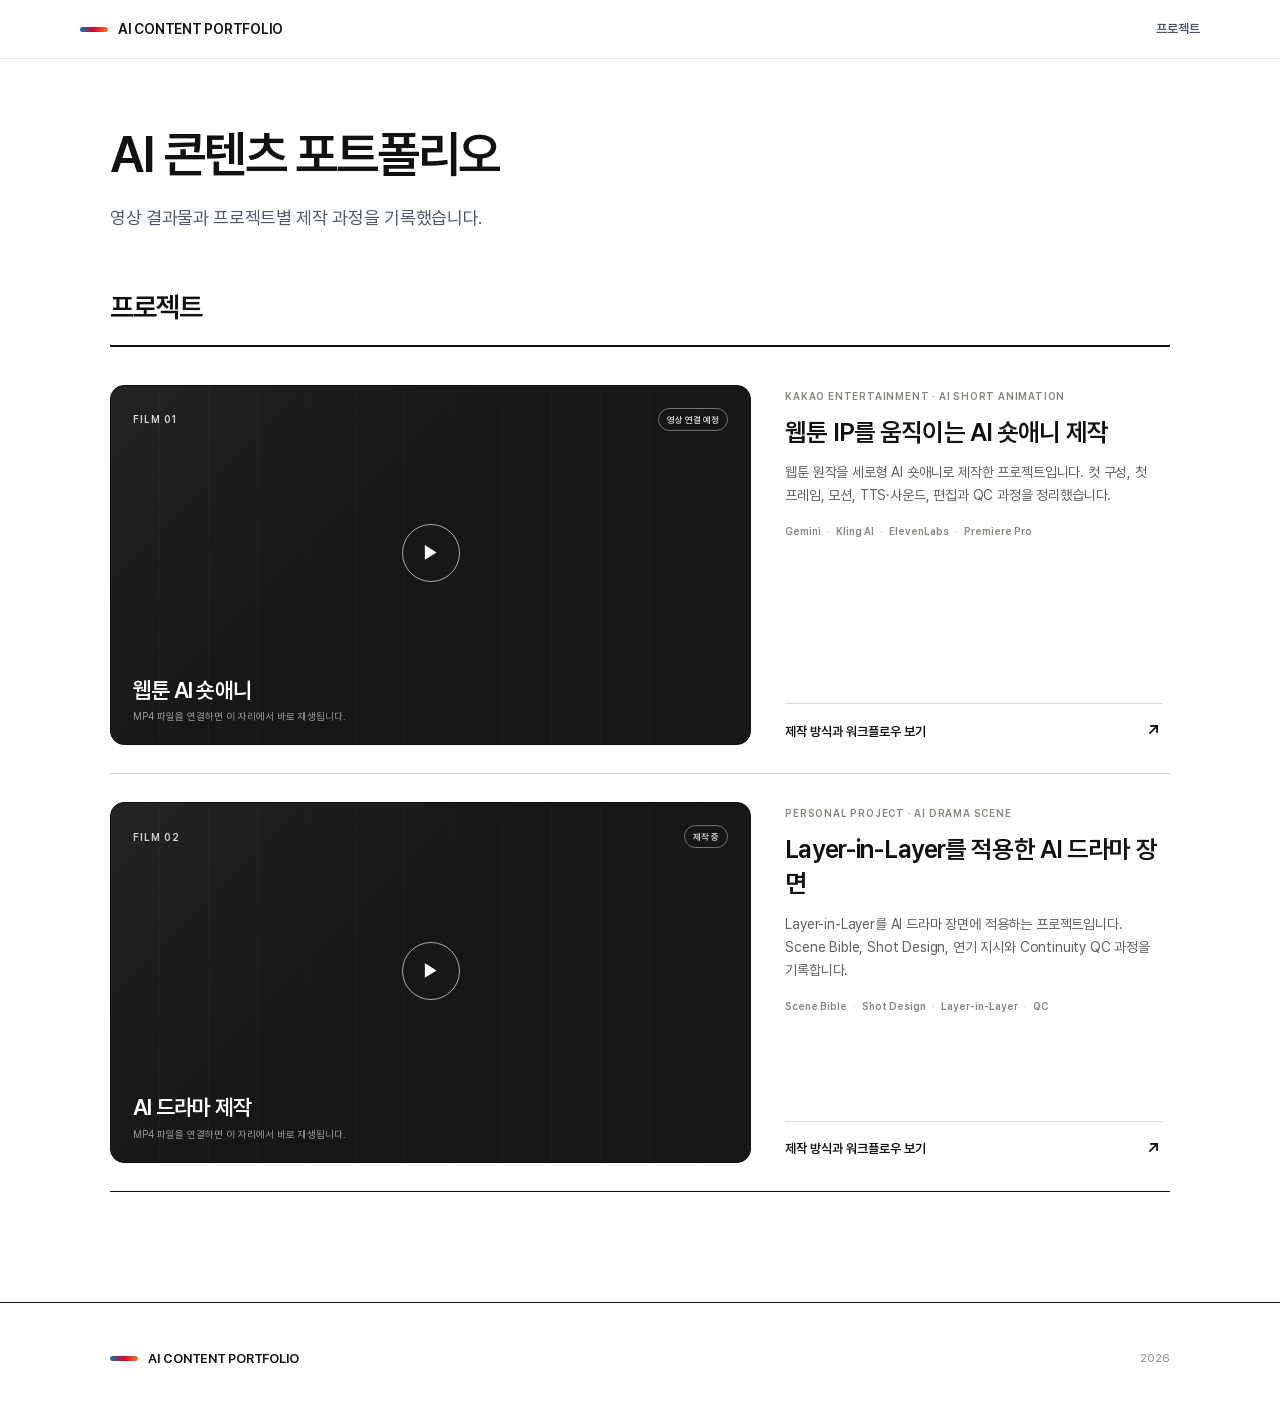
==== commit 408ea22a: "CJ 메인을 프로젝트 인덱스로 단순화" ====
--- a/cjdemo/index.html
+++ b/cjdemo/index.html
@@ -6,31 +6,31 @@
     <meta name="theme-color" content="#e4002b" />
     <meta
       name="description"
-      content="AI로 장면을 만들고 제작 흐름을 설계하는 최수호의 CJ AI 콘텐츠 포트폴리오 데모입니다."
+      content="AI 영상 결과물과 프로젝트별 제작 과정을 정리한 포트폴리오입니다."
     />
     <meta property="og:type" content="website" />
-    <meta property="og:title" content="최수호 | CJ AI 콘텐츠 포트폴리오" />
+    <meta property="og:title" content="AI 콘텐츠 포트폴리오" />
     <meta
       property="og:description"
-      content="AI로 장면을 만들고 제작 흐름을 설계합니다."
+      content="AI 영상 결과물과 프로젝트별 제작 과정"
     />
     <meta property="og:url" content="https://chs-works-kakaobank-ai.vercel.app/cjdemo/" />
     <meta
       property="og:image"
-      content="https://chs-works-kakaobank-ai.vercel.app/cjdemo/assets/og-v2.png"
+      content="https://chs-works-kakaobank-ai.vercel.app/cjdemo/assets/og-v3.png"
     />
     <meta name="twitter:card" content="summary_large_image" />
-    <meta name="twitter:title" content="최수호 | CJ AI 콘텐츠 포트폴리오" />
+    <meta name="twitter:title" content="AI 콘텐츠 포트폴리오" />
     <meta
       name="twitter:description"
-      content="AI로 장면을 만들고 제작 흐름을 설계합니다."
+      content="AI 영상 결과물과 프로젝트별 제작 과정"
     />
     <meta
       name="twitter:image"
-      content="https://chs-works-kakaobank-ai.vercel.app/cjdemo/assets/og-v2.png"
+      content="https://chs-works-kakaobank-ai.vercel.app/cjdemo/assets/og-v3.png"
     />
     <base href="/cjdemo/" />
-    <title>최수호 | CJ AI 콘텐츠 포트폴리오</title>
+    <title>AI 콘텐츠 포트폴리오</title>
     <link rel="icon" type="image/png" href="../assets/favicon-ch.png" />
     <link
       rel="preload"
@@ -46,8 +46,8 @@
       type="font/woff2"
       crossorigin
     />
-    <link rel="stylesheet" href="src/styles.css?v=2" />
-    <script src="src/app.js?v=2" defer></script>
+    <link rel="stylesheet" href="src/styles.css?v=3" />
+    <script src="src/app.js?v=3" defer></script>
   </head>
   <body>
     <a class="skip-link" href="#main-content">본문으로 바로가기</a>
@@ -57,14 +57,12 @@
 
     <header class="site-header">
       <div class="header-inner">
-        <a class="brand" href="#home" aria-label="CJ AI 콘텐츠 포트폴리오 홈">
+        <a class="brand" href="#home" aria-label="AI 콘텐츠 포트폴리오 홈">
           <span class="brand-mark" aria-hidden="true"></span>
-          <span>CJ AI CONTENT · SUHO</span>
+          <span>AI CONTENT PORTFOLIO</span>
         </a>
         <nav class="main-nav" aria-label="주요 메뉴">
-          <a href="#work">영상</a>
-          <a href="#workflow">워크플로우</a>
-          <a href="#about">역량</a>
+          <a href="#work">프로젝트</a>
         </nav>
       </div>
     </header>
@@ -72,82 +70,17 @@
     <main id="main-content" tabindex="-1">
       <div id="homeView">
         <section class="hero wrap" aria-labelledby="heroTitle">
-          <p class="eyebrow">AI CONTENT PLANNER &amp; CREATOR</p>
-          <h1 id="heroTitle">
-            AI로 장면을 만들고,<br />
-            <span>제작 흐름을 설계합니다.</span>
-          </h1>
+          <h1 id="heroTitle">AI 콘텐츠 포트폴리오</h1>
           <p class="hero-description">
-            웹툰 IP 기반 AI 숏애니 실무에서 출발해 이미지·영상·음성·편집을
-            하나의 제작 과정으로 연결했습니다. 지금은 그 워크플로우를
-            영화·드라마 장면 제작으로 확장하고 있습니다.
-          </p>
-          <p class="hero-meta">
-            카카오엔터 AI 콘텐츠 실무 <i>·</i> End-to-End 제작 <i>·</i> Layer-in-Layer
+            영상 결과물과 프로젝트별 제작 과정을 기록했습니다.
           </p>
         </section>
 
         <section class="showcase wrap" id="work" aria-labelledby="workTitle">
           <div class="section-heading">
-            <div>
-              <p class="section-kicker">SELECTED WORK</p>
-              <h2 id="workTitle">AI 영상 프로젝트</h2>
-            </div>
+            <h2 id="workTitle">프로젝트</h2>
           </div>
           <div class="project-grid" id="projectGrid"></div>
-        </section>
-
-        <section class="workflow-section" id="workflow" aria-labelledby="workflowTitle">
-          <div class="wrap">
-            <div class="section-heading">
-              <div>
-                <p class="section-kicker">PRODUCTION SYSTEM</p>
-                <h2 id="workflowTitle">반복 가능한 제작 워크플로우</h2>
-              </div>
-            </div>
-            <ol class="workflow-list">
-              <li><span>01</span><strong>대본 분석</strong><small>장면 목적·감정 비트</small></li>
-              <li><span>02</span><strong>장면 기준</strong><small>인물·공간·스타일</small></li>
-              <li><span>03</span><strong>숏 설계</strong><small>구도·시선·동선</small></li>
-              <li><span>04</span><strong>키프레임</strong><small>첫 프레임·연속성</small></li>
-              <li class="workflow-focus"><span>05</span><strong>Layer-in-Layer</strong><small>보존·움직임·정리</small></li>
-              <li><span>06</span><strong>생성·QC</strong><small>진단·수정·재생성</small></li>
-              <li><span>07</span><strong>사운드·편집</strong><small>최종 감상 경험</small></li>
-            </ol>
-            <p class="workflow-caption">
-              각 단계의 입력과 결과, 통과 기준을 정하고 실패 원인에 따라 필요한
-              단계로 돌아갑니다.
-            </p>
-          </div>
-        </section>
-
-        <section class="about-section wrap" id="about" aria-labelledby="aboutTitle">
-          <div class="about-intro">
-            <p class="section-kicker">WHAT I BRING</p>
-            <h2 id="aboutTitle">생성에서 멈추지 않고<br />사용 가능한 콘텐츠까지.</h2>
-          </div>
-          <div class="capability-grid">
-            <article>
-              <span>01</span>
-              <h3>콘텐츠 기획</h3>
-              <p>장르와 유통 목적을 먼저 정하고 장면 선택과 편집 리듬을 설계합니다.</p>
-            </article>
-            <article>
-              <span>02</span>
-              <h3>AI 연출</h3>
-              <p>감정을 시선·표정·호흡·동작의 순서로 바꿔 모델이 실행할 수 있게 합니다.</p>
-            </article>
-            <article>
-              <span>03</span>
-              <h3>품질 관리</h3>
-              <p>인물·스타일·연속성·오디오 싱크를 기준으로 통과와 재생성을 판단합니다.</p>
-            </article>
-            <article>
-              <span>04</span>
-              <h3>워크플로우</h3>
-              <p>도구와 산출물, 검수 지점, 실패 복구를 하나의 반복 가능한 흐름으로 정리합니다.</p>
-            </article>
-          </div>
         </section>
 
       </div>
@@ -159,9 +92,9 @@
       <div class="wrap footer-inner">
         <a class="brand brand--footer" href="#home">
           <span class="brand-mark" aria-hidden="true"></span>
-          <span>CJ AI CONTENT · SUHO</span>
+          <span>AI CONTENT PORTFOLIO</span>
         </a>
-        <p>2026 · 포트폴리오 데모</p>
+        <p>2026</p>
       </div>
     </footer>
   </body>
--- a/cjdemo/src/styles.css
+++ b/cjdemo/src/styles.css
@@ -51,14 +51,9 @@
 .main-nav a { padding: 7px 0; border-bottom: 1px solid transparent; }
 .main-nav a:hover, .main-nav a:focus-visible { border-color: var(--ink); color: var(--ink); }
 
-.hero { padding-top: 72px; padding-bottom: 76px; }
-.eyebrow, .section-kicker { margin: 0 0 14px; color: var(--soft); font-size: 11px; font-weight: 700; letter-spacing: .1em; }
-.hero h1 { max-width: 900px; margin: 0 0 22px; color: var(--ink); font-size: clamp(36px, 4.2vw, 50px); font-weight: 700; letter-spacing: -.045em; line-height: 1.19; }
-.hero h1 span { position: relative; display: inline-block; }
-.hero h1 span::after { position: absolute; right: 0; bottom: -.12em; left: 0; height: 3px; border-radius: 999px; background: var(--cj-gradient); content: ""; }
+.hero { padding-top: 66px; padding-bottom: 56px; }
+.hero h1 { max-width: 900px; margin: 0 0 18px; color: var(--ink); font-size: clamp(36px, 4.2vw, 50px); font-weight: 700; letter-spacing: -.045em; line-height: 1.19; }
 .hero-description { max-width: 760px; margin: 0; color: #4e5968; font-size: 18px; letter-spacing: -.018em; line-height: 1.68; }
-.hero-meta { margin: 24px 0 0; color: var(--muted); font-size: 12px; font-weight: 600; }
-.hero-meta i { margin: 0 7px; color: #b4b4ae; font-style: normal; }
 
 .showcase { padding-bottom: 110px; scroll-margin-top: 78px; }
 .section-heading { display: flex; align-items: center; justify-content: space-between; padding-bottom: 18px; border-bottom: 2px solid var(--ink); }
@@ -68,7 +63,6 @@
 .project-card { position: relative; display: grid; grid-template-columns: minmax(0, 1.25fr) minmax(320px, .75fr); gap: 34px; min-width: 0; padding: 28px 0; border-bottom: 1px solid var(--line); background: white; }
 .project-card:last-child { border-bottom-color: var(--ink); }
 .video-shell { position: relative; aspect-ratio: 16 / 9; overflow: hidden; border: 1px solid var(--ink); border-radius: 14px; background: var(--ink); }
-.video-shell::after { position: absolute; right: 0; bottom: 0; left: 0; z-index: 4; height: 3px; background: var(--cj-gradient); content: ""; pointer-events: none; }
 .video-shell video { position: absolute; inset: 0; z-index: 2; width: 100%; height: 100%; object-fit: cover; opacity: 0; }
 .video-shell.is-ready video { opacity: 1; }
 .video-shell.is-ready .video-placeholder { display: none; }
@@ -90,31 +84,9 @@
 .project-meta span + span::before { margin-right: 6px; color: #c1c1bb; content: "·"; }
 .project-link { display: flex; margin-top: auto; padding-top: 17px; align-items: center; justify-content: space-between; border-top: 1px solid var(--line); color: var(--ink); font-size: 13px; font-weight: 700; }
 .project-link span:first-child { position: relative; }
-.project-link span:first-child::after { position: absolute; right: 0; bottom: -5px; left: 0; height: 2px; background: var(--cj-gradient); content: ""; opacity: 0; transition: opacity .18s ease; }
+.project-link span:first-child::after { position: absolute; right: 0; bottom: -5px; left: 0; height: 1px; background: var(--ink); content: ""; opacity: 0; transition: opacity .18s ease; }
 .project-link:hover span:first-child::after, .project-link:focus-visible span:first-child::after { opacity: 1; }
 .project-link span:last-child { font-size: 17px; }
-
-.workflow-section { padding: 0 0 110px; scroll-margin-top: 76px; background: white; color: var(--body); }
-.workflow-list { display: grid; grid-template-columns: repeat(7, minmax(0, 1fr)); margin: 26px 0 0; padding: 0; border-bottom: 1px solid var(--ink); list-style: none; }
-.workflow-list li { position: relative; display: flex; min-height: 128px; flex-direction: column; padding: 17px 13px; border-top: 1px solid var(--ink); border-left: 1px solid var(--line); background: white; }
-.workflow-list li:last-child { border-right: 1px solid var(--line); }
-.workflow-list li::after { position: absolute; top: 50%; right: -6px; z-index: 2; color: #aaa; content: "→"; font-size: 11px; transform: translateY(-50%); }
-.workflow-list li:last-child::after { display: none; }
-.workflow-list span { color: var(--soft); font-size: 10px; }
-.workflow-list strong { margin-top: auto; color: var(--ink); font-size: 13px; line-height: 1.4; }
-.workflow-list small { margin-top: 5px; color: var(--soft); font-size: 9px; line-height: 1.45; }
-.workflow-list .workflow-focus::before { position: absolute; inset: -1px 0 auto; height: 4px; background: var(--cj-gradient); content: ""; }
-.workflow-list .workflow-focus strong { font-weight: 800; }
-.workflow-caption { margin: 18px 0 0; color: var(--muted); font-size: 13px; line-height: 1.7; }
-
-.about-section { display: grid; grid-template-columns: 320px minmax(0, 1fr); gap: 50px; padding-bottom: 110px; scroll-margin-top: 76px; }
-.about-intro h2 { margin: 0; color: var(--ink); font-size: 28px; letter-spacing: -.035em; line-height: 1.4; }
-.capability-grid { display: grid; grid-template-columns: repeat(2, minmax(0, 1fr)); border-top: 1px solid var(--ink); }
-.capability-grid article { min-height: 180px; padding: 20px 24px 20px 0; border-bottom: 1px solid var(--line); }
-.capability-grid article:nth-child(odd) { margin-right: 24px; }
-.capability-grid span { color: var(--soft); font-size: 10px; font-weight: 700; }
-.capability-grid h3 { margin: 38px 0 10px; color: var(--ink); font-size: 20px; letter-spacing: -.025em; }
-.capability-grid p { margin: 0; color: var(--muted); font-size: 14px; line-height: 1.65; }
 
 .article-view { min-height: 70vh; padding-bottom: 100px; }
 .article-hero { width: min(880px, calc(100% - 48px)); margin-inline: auto; padding-top: 58px; padding-bottom: 70px; border-bottom: 0; }
@@ -139,7 +111,7 @@
 .article-body li { padding-left: 4px; color: var(--body); font-size: 16px; line-height: 1.75; }
 .article-body li::marker { color: var(--ink); font-weight: 700; }
 .article-body blockquote { position: relative; margin: 34px 0 38px; padding: 19px 22px; border: 1px solid var(--ink); color: var(--ink); font-size: 20px; font-weight: 600; letter-spacing: -.025em; line-height: 1.65; }
-.article-body blockquote::before { position: absolute; inset: -1px auto -1px -1px; width: 6px; background: var(--cj-gradient); content: ""; }
+.article-body blockquote::before { position: absolute; inset: -1px auto -1px -1px; width: 6px; background: var(--ink); content: ""; }
 .article-body code { padding: 2px 6px; border-radius: 5px; background: #f1f1ec; color: #272727; font-family: ui-monospace, SFMono-Regular, Menlo, Monaco, Consolas, monospace; font-size: .88em; }
 .article-body hr { height: 1px; margin: 82px 0; border: 0; background: var(--line); }
 .article-loading { padding: 32px 0 100px; color: var(--soft) !important; }
@@ -158,10 +130,6 @@
 @media (max-width: 900px) {
   .project-card { grid-template-columns: 1fr; gap: 20px; }
   .project-content { min-height: 220px; padding-right: 0; }
-  .workflow-list { grid-template-columns: repeat(4, minmax(0, 1fr)); }
-  .workflow-list li:nth-child(4)::after { display: none; }
-  .workflow-list li:nth-child(n+5) { border-top-color: var(--line); }
-  .about-section { grid-template-columns: 1fr; gap: 34px; }
 }
 
 @media (max-width: 700px) {
@@ -171,11 +139,9 @@
   .brand-mark { width: 22px; height: 4px; }
   .main-nav { gap: 14px; font-size: 11px; }
   .main-nav a:nth-child(2) { display: none; }
-  .hero { padding-top: 58px; padding-bottom: 66px; }
+  .hero { padding-top: 52px; padding-bottom: 48px; }
   .hero h1 { margin-top: 0; font-size: 34px; line-height: 1.26; }
-  .hero h1 span::after { bottom: -.08em; height: 2px; }
   .hero-description { font-size: 16px; }
-  .hero-meta { font-size: 10px; line-height: 1.7; }
   .section-heading h2 { font-size: 28px; }
   .showcase { padding-bottom: 90px; }
   .project-card { gap: 18px; padding: 20px 0 24px; }
@@ -188,17 +154,6 @@
   .project-content h3 { font-size: 22px; }
   .project-summary { font-size: 13px; }
   .project-link { margin-top: 20px; }
-  .workflow-section { padding-bottom: 90px; }
-  .workflow-list { grid-template-columns: repeat(2, minmax(0, 1fr)); }
-  .workflow-list li { min-height: 115px; }
-  .workflow-list li:nth-child(2n)::after { display: none; }
-  .workflow-list li:nth-child(n+3) { border-top-color: var(--line); }
-  .workflow-list li:last-child { grid-column: 1 / -1; }
-  .about-section { padding-bottom: 90px; }
-  .about-intro h2 { font-size: 28px; }
-  .capability-grid { grid-template-columns: 1fr; }
-  .capability-grid article { min-height: 155px; margin-right: 0 !important; padding-right: 0; }
-  .capability-grid h3 { margin-top: 30px; }
   .article-view { padding-bottom: 90px; }
   .article-hero { width: calc(100% - 40px); padding-top: 38px; padding-bottom: 62px; }
   .back-link { margin-bottom: 46px; font-size: 13px; }
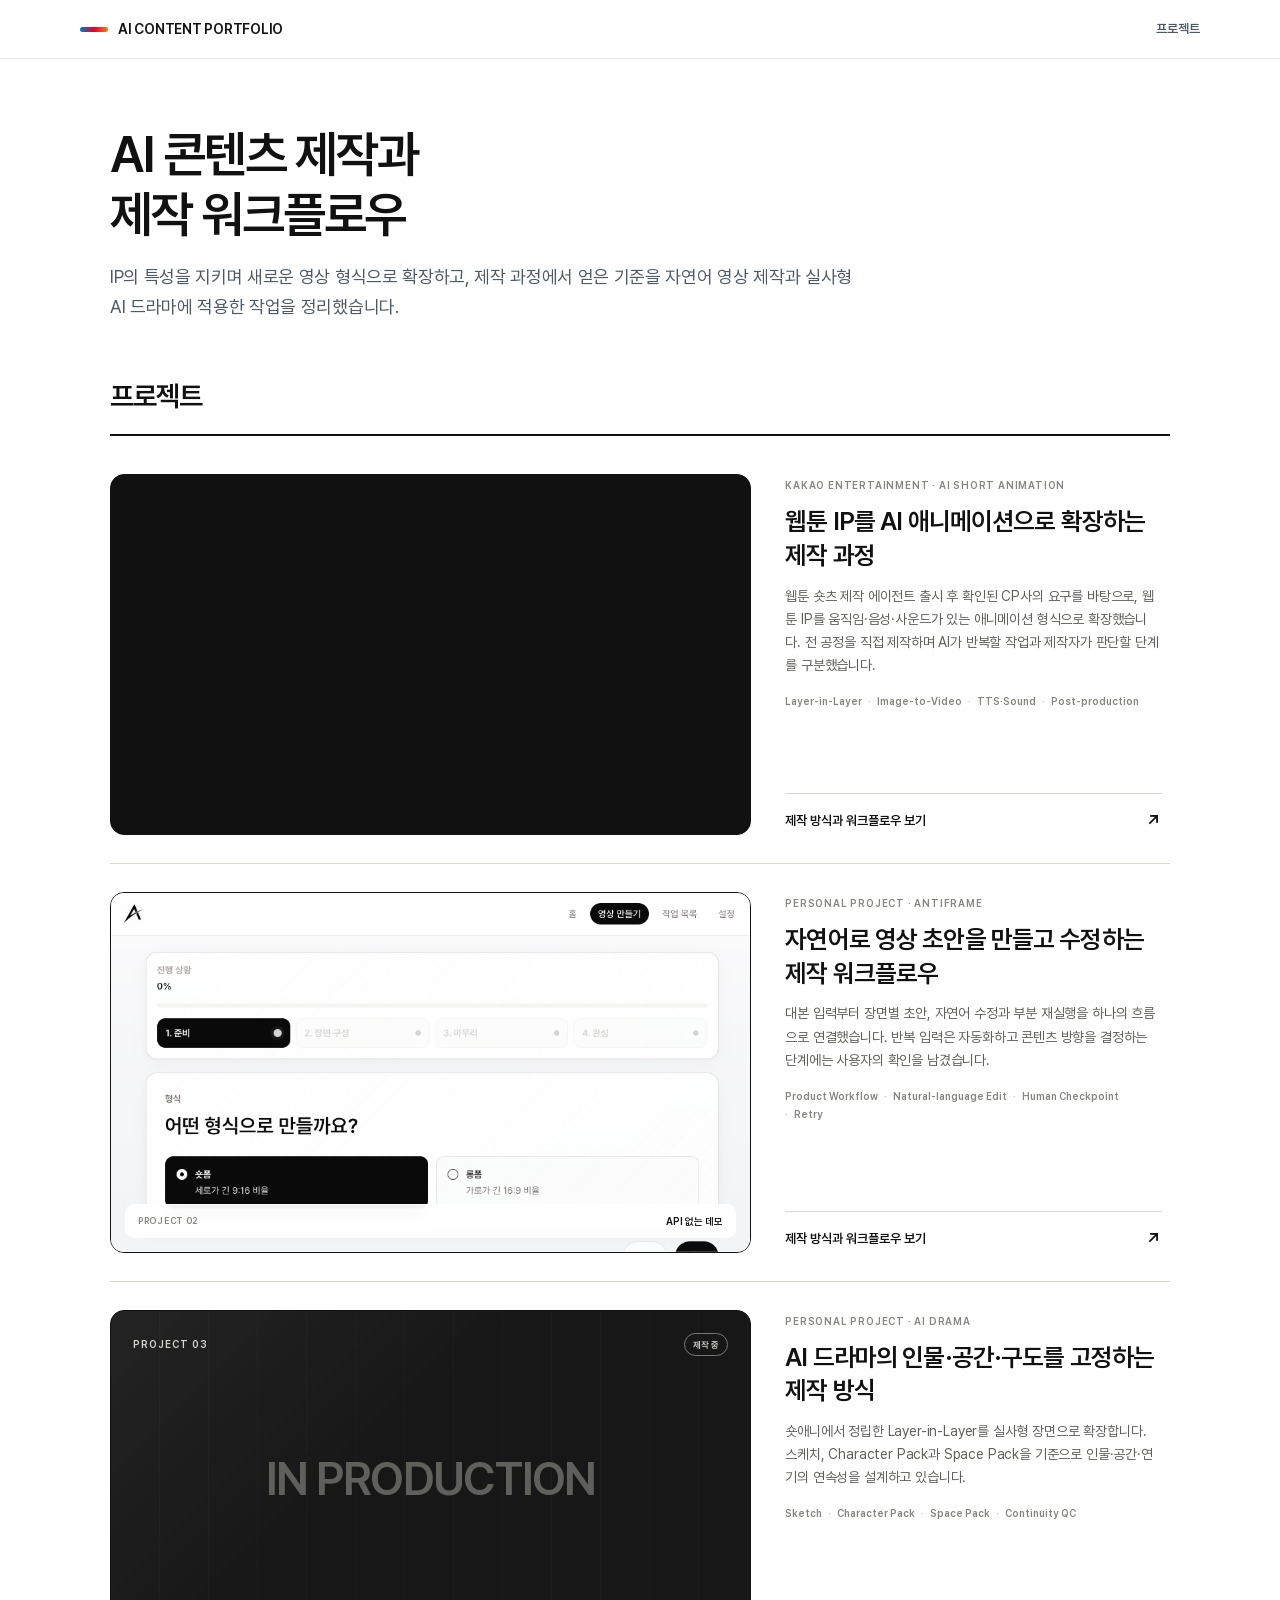
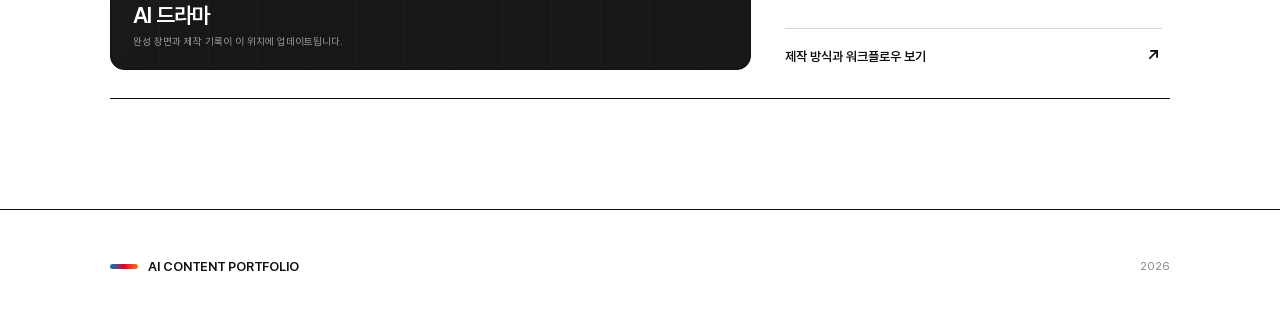
==== commit 2ca2beda: "Build CJ AI content portfolio case studies" ====
--- a/cjdemo/index.html
+++ b/cjdemo/index.html
@@ -6,13 +6,13 @@
     <meta name="theme-color" content="#e4002b" />
     <meta
       name="description"
-      content="AI 영상 결과물과 프로젝트별 제작 과정을 정리한 포트폴리오입니다."
+      content="웹툰 AI 숏애니, 자연어 영상 제작 도구 Antiframe, AI 드라마의 결과물과 제작 워크플로우를 정리한 포트폴리오입니다."
     />
     <meta property="og:type" content="website" />
-    <meta property="og:title" content="AI 콘텐츠 포트폴리오" />
+    <meta property="og:title" content="AI 콘텐츠 제작과 제작 워크플로우" />
     <meta
       property="og:description"
-      content="AI 영상 결과물과 프로젝트별 제작 과정"
+      content="IP를 새로운 영상 형식으로 확장하고, 제작 과정의 기준을 워크플로우로 만든 작업"
     />
     <meta property="og:url" content="https://chs-works-kakaobank-ai.vercel.app/cjdemo/" />
     <meta
@@ -20,17 +20,17 @@
       content="https://chs-works-kakaobank-ai.vercel.app/cjdemo/assets/og-v3.png"
     />
     <meta name="twitter:card" content="summary_large_image" />
-    <meta name="twitter:title" content="AI 콘텐츠 포트폴리오" />
+    <meta name="twitter:title" content="AI 콘텐츠 제작과 제작 워크플로우" />
     <meta
       name="twitter:description"
-      content="AI 영상 결과물과 프로젝트별 제작 과정"
+      content="웹툰 AI 숏애니, Antiframe, AI 드라마 제작 기록"
     />
     <meta
       name="twitter:image"
       content="https://chs-works-kakaobank-ai.vercel.app/cjdemo/assets/og-v3.png"
     />
     <base href="/cjdemo/" />
-    <title>AI 콘텐츠 포트폴리오</title>
+    <title>AI 콘텐츠 제작과 제작 워크플로우</title>
     <link rel="icon" type="image/png" href="../assets/favicon-ch.png" />
     <link
       rel="preload"
@@ -46,8 +46,8 @@
       type="font/woff2"
       crossorigin
     />
-    <link rel="stylesheet" href="src/styles.css?v=3" />
-    <script src="src/app.js?v=3" defer></script>
+    <link rel="stylesheet" href="src/styles.css?v=4" />
+    <script src="src/app.js?v=4" defer></script>
   </head>
   <body>
     <a class="skip-link" href="#main-content">본문으로 바로가기</a>
@@ -70,9 +70,11 @@
     <main id="main-content" tabindex="-1">
       <div id="homeView">
         <section class="hero wrap" aria-labelledby="heroTitle">
-          <h1 id="heroTitle">AI 콘텐츠 포트폴리오</h1>
+          <h1 id="heroTitle">AI 콘텐츠 제작과<br />제작 워크플로우</h1>
           <p class="hero-description">
-            영상 결과물과 프로젝트별 제작 과정을 기록했습니다.
+            IP의 특성을 지키며 새로운 영상 형식으로 확장하고, 제작 과정에서
+            얻은 기준을 자연어 영상 제작과 실사형 AI 드라마에 적용한 작업을
+            정리했습니다.
           </p>
         </section>
 
--- a/cjdemo/src/styles.css
+++ b/cjdemo/src/styles.css
@@ -63,16 +63,20 @@
 .project-card { position: relative; display: grid; grid-template-columns: minmax(0, 1.25fr) minmax(320px, .75fr); gap: 34px; min-width: 0; padding: 28px 0; border-bottom: 1px solid var(--line); background: white; }
 .project-card:last-child { border-bottom-color: var(--ink); }
 .video-shell { position: relative; aspect-ratio: 16 / 9; overflow: hidden; border: 1px solid var(--ink); border-radius: 14px; background: var(--ink); }
-.video-shell video { position: absolute; inset: 0; z-index: 2; width: 100%; height: 100%; object-fit: cover; opacity: 0; }
-.video-shell.is-ready video { opacity: 1; }
-.video-shell.is-ready .video-placeholder { display: none; }
+.media-embed iframe { position: absolute; inset: 0; width: 100%; height: 100%; border: 0; background: #111; }
+.media-image { background: #f2f2ef; }
+.media-image img { width: 100%; height: 100%; object-fit: cover; object-position: center top; }
+.media-image::after { position: absolute; inset: 0; border: 1px solid rgba(255,255,255,.24); border-radius: inherit; content: ""; pointer-events: none; }
+.media-image-label { position: absolute; right: 14px; bottom: 14px; left: 14px; display: flex; padding: 10px 12px; align-items: center; justify-content: space-between; border: 1px solid rgba(255,255,255,.7); border-radius: 9px; background: rgba(255,255,255,.9); color: var(--ink); backdrop-filter: blur(10px); }
+.media-image-label span { color: var(--soft); font-size: 9px; font-weight: 700; letter-spacing: .08em; }
+.media-image-label strong { font-size: 10px; }
 .video-placeholder { position: absolute; inset: 0; display: flex; flex-direction: column; padding: 22px; justify-content: space-between; background: #171717; color: white; }
 .video-placeholder::before { position: absolute; inset: 0; background: linear-gradient(135deg, rgba(255,255,255,.055), transparent 42%), repeating-linear-gradient(90deg, transparent 0 48px, rgba(255,255,255,.025) 48px 49px); content: ""; }
 .video-placeholder > * { position: relative; z-index: 1; }
 .video-placeholder-top { display: flex; align-items: center; justify-content: space-between; }
 .video-index { color: #d5d5d2; font-size: 10px; font-weight: 700; letter-spacing: .1em; }
 .video-status { padding: 5px 8px; border: 1px solid #777; border-radius: 999px; color: #d5d5d2; font-size: 9px; font-weight: 700; }
-.play-symbol { display: grid; width: 58px; height: 58px; place-items: center; align-self: center; border: 1px solid #aaa; border-radius: 50%; color: white; font-size: 18px; line-height: 1; }
+.placeholder-title { align-self: center; color: #5f5f5b; font-size: clamp(25px, 4vw, 46px); font-weight: 700; letter-spacing: -.04em; }
 .video-placeholder-bottom strong { display: block; font-size: 22px; letter-spacing: -.035em; line-height: 1.3; }
 .video-placeholder-bottom small { display: block; margin-top: 6px; color: #9d9d98; font-size: 10px; }
 .project-content { display: flex; min-width: 0; flex-direction: column; padding: 4px 8px 4px 0; }
@@ -112,14 +116,52 @@
 .article-body li::marker { color: var(--ink); font-weight: 700; }
 .article-body blockquote { position: relative; margin: 34px 0 38px; padding: 19px 22px; border: 1px solid var(--ink); color: var(--ink); font-size: 20px; font-weight: 600; letter-spacing: -.025em; line-height: 1.65; }
 .article-body blockquote::before { position: absolute; inset: -1px auto -1px -1px; width: 6px; background: var(--ink); content: ""; }
+.article-body a { border-bottom: 1px solid var(--ink); color: var(--ink); font-weight: 600; }
 .article-body code { padding: 2px 6px; border-radius: 5px; background: #f1f1ec; color: #272727; font-family: ui-monospace, SFMono-Regular, Menlo, Monaco, Consolas, monospace; font-size: .88em; }
 .article-body hr { height: 1px; margin: 82px 0; border: 0; background: var(--line); }
+.article-figure { width: min(880px, calc(100vw - 48px)); margin: 48px 50% 62px; transform: translateX(-50%); }
+.article-figure img { display: block; width: 100%; max-height: 720px; border: 1px solid var(--line); border-radius: 14px; object-fit: contain; background: var(--surface); }
+.article-figure figcaption { margin-top: 12px; color: var(--soft); font-size: 12px; line-height: 1.6; text-align: center; }
 .article-loading { padding: 32px 0 100px; color: var(--soft) !important; }
 .article-error { margin-bottom: 90px; padding: 24px; border: 1px solid var(--ink); border-radius: 14px; background: var(--surface); }
 .article-next { display: flex; width: min(680px, calc(100% - 48px)); margin: 110px auto 0; padding-top: 32px; align-items: center; justify-content: space-between; border-top: 1px solid var(--ink); }
 .article-next span { color: var(--soft); font-size: 10px; font-weight: 700; letter-spacing: .09em; }
 .article-next strong { display: block; max-width: 520px; margin-top: 8px; color: var(--ink); font-size: 20px; letter-spacing: -.03em; }
 .article-next b { color: var(--ink); font-size: 20px; }
+
+.antiframe-demo { width: min(980px, calc(100vw - 48px)); margin: 66px 50% 88px; padding: 28px; transform: translateX(-50%); border: 1px solid var(--ink); border-radius: 18px; background: #f7f7f4; }
+.demo-head { padding-bottom: 22px; border-bottom: 1px solid var(--line); }
+.demo-head p { margin: 0 0 8px !important; color: var(--soft) !important; font-size: 9px !important; font-weight: 700; letter-spacing: .09em; line-height: 1.4 !important; }
+.demo-head h3 { margin: 0 0 8px !important; font-size: 24px !important; }
+.demo-head > span { display: block; max-width: 760px; color: var(--muted); font-size: 12px; line-height: 1.65; }
+.demo-layout { display: grid; grid-template-columns: 270px minmax(0, 1fr); gap: 22px; padding-top: 22px; }
+.demo-scenes { display: grid; align-content: start; gap: 8px; }
+.demo-scene { display: grid; grid-template-columns: 30px 1fr; gap: 3px 8px; width: 100%; padding: 14px; border: 1px solid var(--line); border-radius: 10px; background: white; color: var(--ink); text-align: left; cursor: pointer; }
+.demo-scene span { grid-row: 1 / 3; color: var(--soft); font-size: 10px; font-weight: 700; }
+.demo-scene strong { font-size: 13px; }
+.demo-scene small { overflow: hidden; color: var(--soft); font-size: 10px; text-overflow: ellipsis; white-space: nowrap; }
+.demo-scene.is-selected { border-color: var(--ink); box-shadow: inset 4px 0 0 var(--ink); }
+.demo-editor { min-width: 0; }
+.demo-preview { padding: 18px; border: 1px solid var(--ink); border-radius: 12px; background: white; }
+.demo-preview > div { display: flex; align-items: center; justify-content: space-between; gap: 20px; padding-bottom: 13px; border-bottom: 1px solid var(--line); }
+.demo-preview > div span { color: var(--soft); font-size: 10px; font-weight: 700; }
+.demo-preview > div strong { color: var(--ink); font-size: 13px; }
+.demo-preview dl { display: grid; gap: 10px; margin: 15px 0 0; }
+.demo-preview dl div { display: grid; grid-template-columns: 72px 1fr; gap: 12px; }
+.demo-preview dt { color: var(--soft); font-size: 10px; font-weight: 700; }
+.demo-preview dd { margin: 0; color: var(--ink); font-size: 12px; line-height: 1.55; }
+.demo-chips { display: flex; flex-wrap: wrap; gap: 6px; margin-top: 14px; }
+.demo-chips button { padding: 7px 9px; border: 1px solid var(--line); border-radius: 999px; background: white; color: var(--muted); font-size: 10px; font-weight: 600; cursor: pointer; }
+.demo-chips button:hover, .demo-chips button:focus-visible { border-color: var(--ink); color: var(--ink); }
+.demo-form { margin-top: 12px; }
+.demo-form label { display: block; margin-bottom: 7px; color: var(--ink); font-size: 10px; font-weight: 700; }
+.demo-form > div { display: grid; grid-template-columns: 1fr auto; }
+.demo-form input { min-width: 0; height: 43px; padding: 0 13px; border: 1px solid var(--ink); border-radius: 9px 0 0 9px; background: white; color: var(--ink); font-size: 12px; outline: none; }
+.demo-form button { padding: 0 15px; border: 1px solid var(--ink); border-left: 0; border-radius: 0 9px 9px 0; background: var(--ink); color: white; font-size: 11px; font-weight: 700; cursor: pointer; }
+.demo-result { display: grid; grid-template-columns: 72px 1fr; gap: 12px; margin-top: 10px; padding: 11px 13px; border-left: 3px solid var(--ink); background: #eaeae5; }
+.demo-result span { color: var(--muted); font-size: 10px; font-weight: 700; }
+.demo-result p { margin: 0 !important; color: var(--body) !important; font-size: 11px !important; line-height: 1.55 !important; }
+.demo-result strong { font-weight: 700; }
 
 .site-footer { border-top: 1px solid var(--ink); background: white; color: var(--ink); }
 .footer-inner { display: flex; min-height: 112px; align-items: center; justify-content: space-between; gap: 24px; }
@@ -147,7 +189,6 @@
   .project-card { gap: 18px; padding: 20px 0 24px; }
   .video-shell { border-radius: 11px; }
   .video-placeholder { padding: 17px; }
-  .play-symbol { width: 48px; height: 48px; font-size: 15px; }
   .video-placeholder-bottom strong { font-size: 18px; }
   .video-placeholder-bottom small { font-size: 9px; }
   .project-content { min-height: 0; }
@@ -166,6 +207,19 @@
   .article-body p, .article-body > p:first-child { font-size: 16px; line-height: 1.85; }
   .article-body li { font-size: 15px; }
   .article-body blockquote { padding: 16px 18px; font-size: 20px; }
+  .article-figure { width: calc(100vw - 40px); margin-top: 38px; margin-bottom: 48px; }
+  .article-figure img { border-radius: 10px; }
+  .antiframe-demo { width: calc(100vw - 28px); margin-top: 52px; margin-bottom: 66px; padding: 18px; border-radius: 13px; }
+  .demo-layout { grid-template-columns: 1fr; }
+  .demo-scenes { grid-template-columns: repeat(3, 1fr); }
+  .demo-scene { display: block; padding: 11px; }
+  .demo-scene span, .demo-scene strong { display: block; }
+  .demo-scene strong { margin-top: 4px; font-size: 11px; }
+  .demo-scene small { display: none; }
+  .demo-scene.is-selected { box-shadow: inset 0 3px 0 var(--ink); }
+  .demo-form > div { grid-template-columns: 1fr; gap: 7px; }
+  .demo-form input, .demo-form button { border: 1px solid var(--ink); border-radius: 8px; }
+  .demo-form button { height: 42px; }
   .article-next { width: calc(100% - 40px); margin-top: 82px; }
   .article-next strong { max-width: 260px; font-size: 17px; }
   .footer-inner { min-height: 92px; }
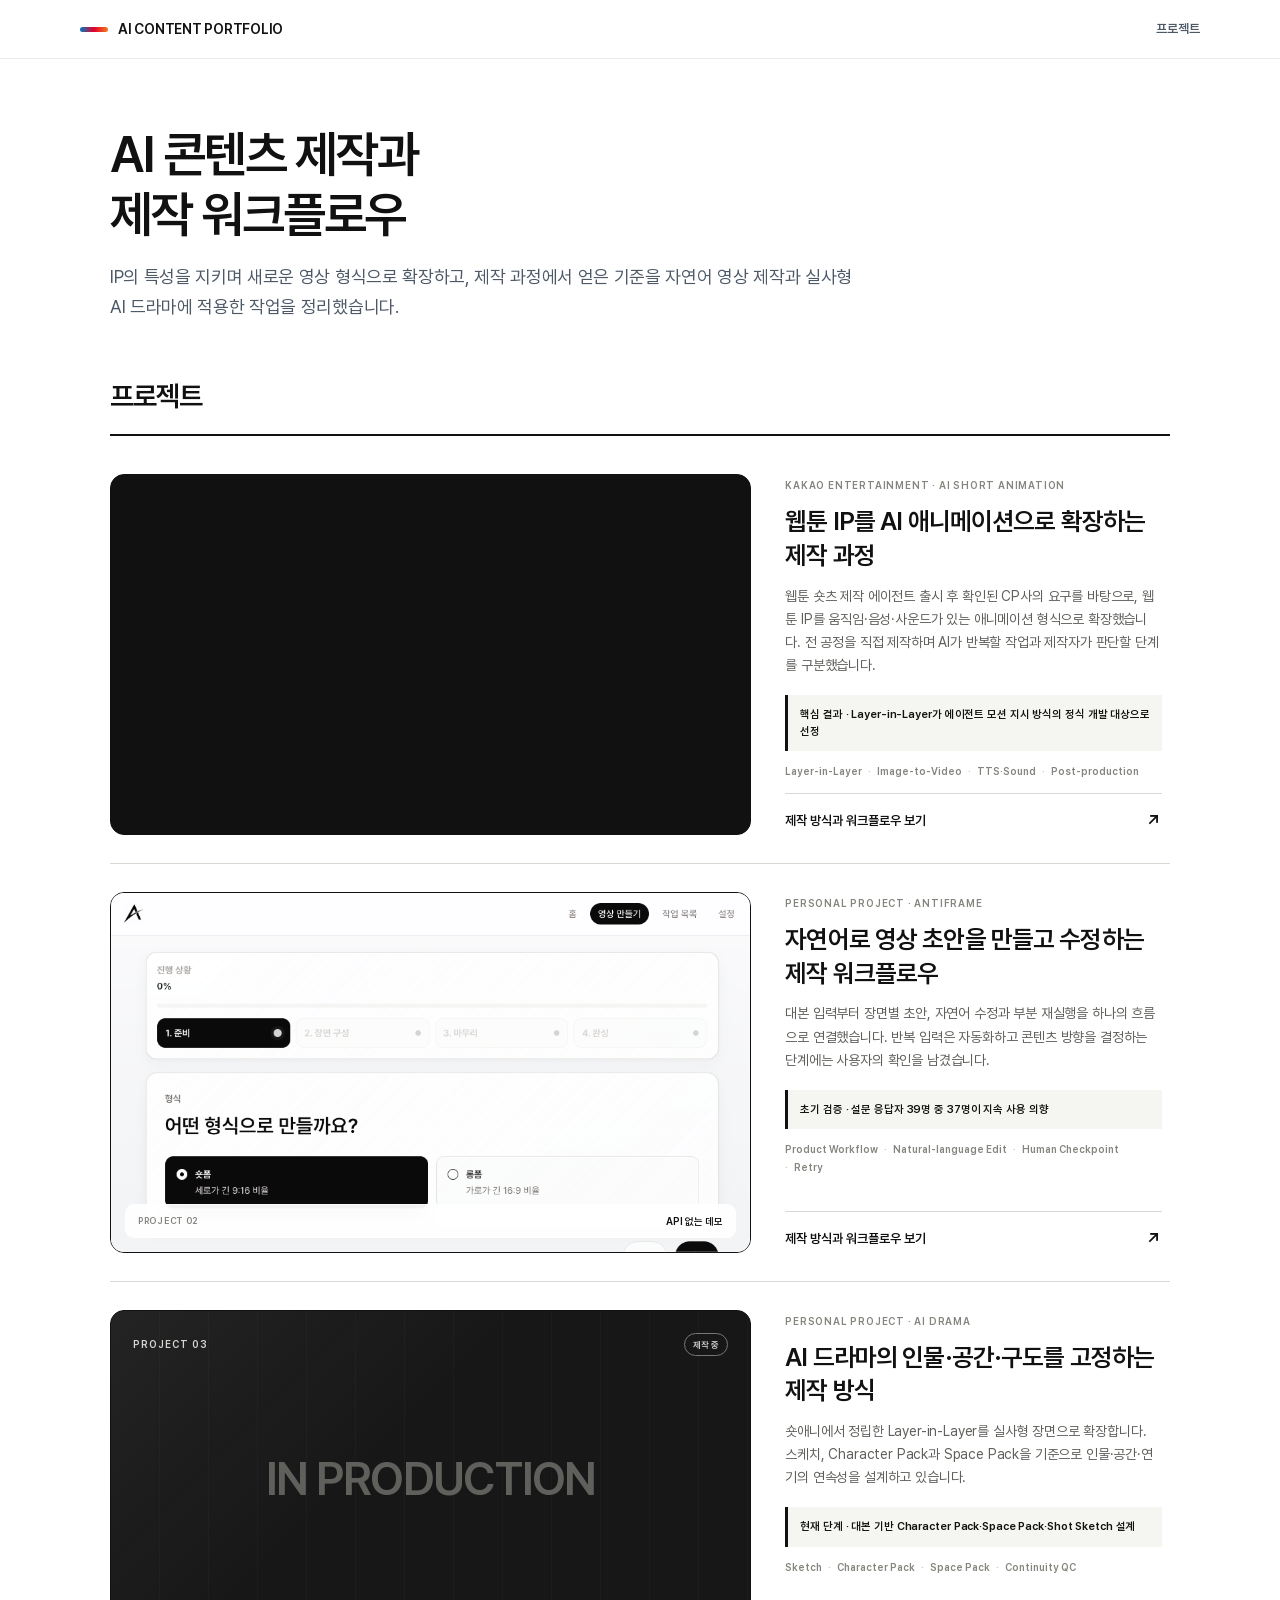
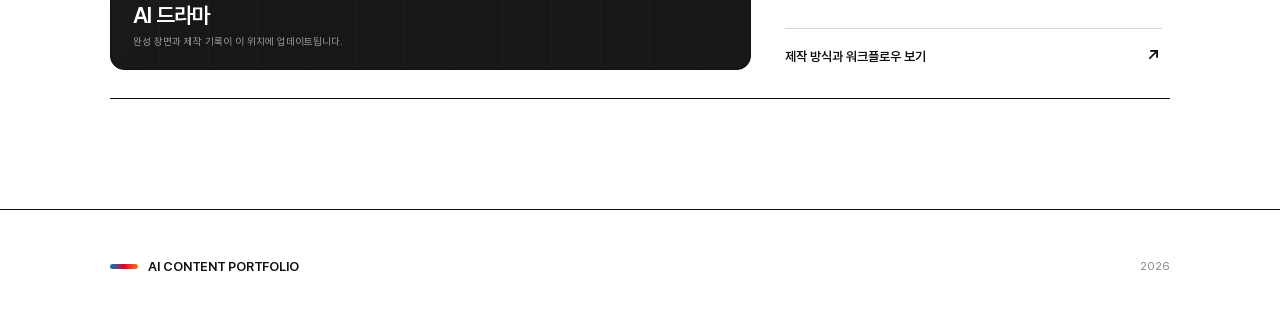
==== commit 87b35062: "Expand CJ portfolio with production evidence" ====
--- a/cjdemo/index.html
+++ b/cjdemo/index.html
@@ -46,8 +46,8 @@
       type="font/woff2"
       crossorigin
     />
-    <link rel="stylesheet" href="src/styles.css?v=4" />
-    <script src="src/app.js?v=4" defer></script>
+    <link rel="stylesheet" href="src/styles.css?v=5" />
+    <script src="src/app.js?v=5" defer></script>
   </head>
   <body>
     <a class="skip-link" href="#main-content">본문으로 바로가기</a>
--- a/cjdemo/src/styles.css
+++ b/cjdemo/src/styles.css
@@ -83,6 +83,7 @@
 .project-label { margin: 0 0 12px; color: var(--soft); font-size: 10px; font-weight: 700; letter-spacing: .08em; line-height: 1.5; }
 .project-content h3 { margin: 0; color: var(--ink); font-size: 25px; letter-spacing: -.035em; line-height: 1.35; }
 .project-summary { margin: 12px 0 18px; color: var(--muted); font-size: 14px; letter-spacing: -.012em; line-height: 1.65; }
+.project-outcome { margin: 0 0 14px; padding: 11px 12px; border-left: 3px solid var(--ink); background: var(--surface); color: var(--ink); font-size: 11px; font-weight: 700; letter-spacing: -.01em; line-height: 1.55; }
 .project-meta { display: flex; flex-wrap: wrap; gap: 6px; }
 .project-meta span { color: var(--soft); font-size: 10px; font-weight: 600; }
 .project-meta span + span::before { margin-right: 6px; color: #c1c1bb; content: "·"; }
@@ -105,8 +106,16 @@
 .article-video { width: min(1060px, calc(100% - 48px)); margin: 0 auto 76px; }
 .article-video .video-shell { aspect-ratio: 16 / 9; border-radius: 16px; }
 .article-body { width: min(680px, calc(100% - 48px)); margin: 0 auto; }
+.article-toc { margin: 0 0 96px; padding: 24px 0; border-top: 1px solid var(--ink); border-bottom: 1px solid var(--ink); }
+.article-toc > p { margin: 0 0 16px !important; color: var(--ink) !important; font-size: 12px !important; font-weight: 700; line-height: 1.5 !important; }
+.article-toc ol { display: grid !important; grid-template-columns: repeat(2, minmax(0, 1fr)); gap: 0 24px !important; margin: 0 !important; padding: 0 !important; list-style: none; }
+.article-toc li { padding: 0 !important; border-top: 1px solid var(--line); }
+.article-toc a { display: flex; gap: 10px; padding: 10px 0; align-items: baseline; border: 0 !important; color: var(--body) !important; font-size: 11px; font-weight: 600; line-height: 1.45; }
+.article-toc a:hover { color: var(--ink) !important; }
+.article-toc a span { flex: 0 0 auto; color: var(--soft); font-size: 9px; }
 .article-body h2 { margin: 96px 0 28px; color: var(--ink); font-size: 29px; letter-spacing: -.035em; line-height: 1.4; }
-.article-body h2:first-child { margin-top: 0; }
+.article-body h2 { scroll-margin-top: 82px; }
+.article-toc + h2 { margin-top: 0; }
 .article-body h3 { margin: 62px 0 22px; color: var(--ink); font-size: 23px; letter-spacing: -.025em; line-height: 1.45; }
 .article-body p { margin: 0 0 24px; color: var(--body); font-size: 17px; letter-spacing: -.012em; line-height: 1.9; }
 .article-body > p:first-child { font-size: 18px; line-height: 1.88; }
@@ -128,6 +137,42 @@
 .article-next span { color: var(--soft); font-size: 10px; font-weight: 700; letter-spacing: .09em; }
 .article-next strong { display: block; max-width: 520px; margin-top: 8px; color: var(--ink); font-size: 20px; letter-spacing: -.03em; }
 .article-next b { color: var(--ink); font-size: 20px; }
+
+.artifact-block { width: min(980px, calc(100vw - 48px)); margin: 66px 50% 88px; transform: translateX(-50%); }
+.artifact-heading { margin-bottom: 24px; padding-bottom: 18px; border-bottom: 1px solid var(--ink); }
+.artifact-heading > span { display: block; margin-bottom: 7px; color: var(--soft); font-size: 9px; font-weight: 700; letter-spacing: .1em; }
+.artifact-heading h3 { margin: 0 0 8px !important; font-size: 25px !important; }
+.artifact-heading p { max-width: 760px; margin: 0 !important; color: var(--muted) !important; font-size: 13px !important; line-height: 1.65 !important; }
+.output-gallery { display: grid; grid-template-columns: repeat(4, 1fr); gap: 10px; }
+.output-gallery figure, .clip-comparison figure, .bubble-gallery figure { margin: 0; }
+.output-gallery img { display: block; width: 100%; aspect-ratio: 9 / 16; border: 1px solid var(--line); border-radius: 10px; object-fit: cover; }
+.output-gallery figcaption, .clip-comparison figcaption, .bubble-gallery figcaption { display: block; padding-top: 10px; }
+.output-gallery figcaption strong, .clip-comparison figcaption strong, .bubble-gallery figcaption strong { display: block; color: var(--ink); font-size: 12px; }
+.output-gallery figcaption span, .clip-comparison figcaption span, .bubble-gallery figcaption span { display: block; margin-top: 4px; color: var(--soft); font-size: 10px; line-height: 1.55; }
+.clip-comparison { display: grid; grid-template-columns: repeat(2, 1fr); gap: 14px; }
+.clip-comparison video { display: block; width: 100%; aspect-ratio: 16 / 9; border: 1px solid var(--ink); border-radius: 12px; background: #111; object-fit: contain; }
+.artifact-note { margin: 24px 0 0 !important; padding: 13px 15px; border: 1px solid var(--line); background: var(--surface); color: var(--muted) !important; font-size: 11px !important; line-height: 1.65 !important; }
+.bubble-gallery { display: grid; grid-template-columns: repeat(3, 1fr); gap: 20px 10px; }
+.bubble-gallery img { display: block; width: 100%; aspect-ratio: 4 / 3; border: 1px solid var(--line); border-radius: 10px; background: white; object-fit: contain; }
+.artifact-workflow ol { margin: 0; padding: 0; border-top: 1px solid var(--ink); list-style: none; }
+.artifact-workflow li { display: grid; grid-template-columns: 52px minmax(0, 1fr) 200px; gap: 18px; padding: 18px 4px; align-items: center; border-bottom: 1px solid var(--line); }
+.artifact-workflow li > span { color: var(--soft); font-size: 10px; font-weight: 700; letter-spacing: .08em; }
+.artifact-workflow li div strong { color: var(--ink); font-size: 14px; }
+.artifact-workflow li div p { margin: 3px 0 0 !important; color: var(--muted) !important; font-size: 11px !important; line-height: 1.55 !important; }
+.artifact-workflow li small { color: var(--ink); font-size: 10px; font-weight: 600; line-height: 1.5; }
+.system-flow { display: grid; grid-template-columns: repeat(9, auto); gap: 8px; align-items: center; }
+.system-flow div { min-height: 150px; padding: 16px; border: 1px solid var(--ink); border-radius: 11px; background: white; }
+.system-flow div span { display: block; color: var(--soft); font-size: 9px; font-weight: 700; }
+.system-flow div strong { display: block; margin-top: 22px; color: var(--ink); font-size: 13px; line-height: 1.35; }
+.system-flow div small { display: block; margin-top: 7px; color: var(--muted); font-size: 9px; line-height: 1.5; }
+.system-flow b { color: var(--soft); font-size: 13px; }
+.scope-table { border-top: 1px solid var(--ink); }
+.scope-row { display: grid; grid-template-columns: 1fr 1fr 1.25fr; border-bottom: 1px solid var(--line); }
+.scope-row > * { padding: 13px 12px; border-right: 1px solid var(--line); color: var(--muted); font-size: 11px; line-height: 1.55; }
+.scope-row > *:last-child { border-right: 0; }
+.scope-row strong { color: var(--ink); font-weight: 700; }
+.scope-row--head { background: var(--ink); }
+.scope-row--head span { color: white; font-size: 9px; font-weight: 700; }
 
 .antiframe-demo { width: min(980px, calc(100vw - 48px)); margin: 66px 50% 88px; padding: 28px; transform: translateX(-50%); border: 1px solid var(--ink); border-radius: 18px; background: #f7f7f4; }
 .demo-head { padding-bottom: 22px; border-bottom: 1px solid var(--line); }
@@ -194,6 +239,7 @@
   .project-content { min-height: 0; }
   .project-content h3 { font-size: 22px; }
   .project-summary { font-size: 13px; }
+  .project-outcome { font-size: 10px; }
   .project-link { margin-top: 20px; }
   .article-view { padding-bottom: 90px; }
   .article-hero { width: calc(100% - 40px); padding-top: 38px; padding-bottom: 62px; }
@@ -203,12 +249,28 @@
   .article-video { width: calc(100% - 40px); margin-bottom: 68px; }
   .article-video .video-shell { border-radius: 12px; }
   .article-body h2 { margin-top: 76px; font-size: 27px; }
+  .article-toc { margin-bottom: 72px; }
+  .article-toc ol { grid-template-columns: 1fr; }
   .article-body h3 { margin-top: 50px; font-size: 21px; }
   .article-body p, .article-body > p:first-child { font-size: 16px; line-height: 1.85; }
   .article-body li { font-size: 15px; }
   .article-body blockquote { padding: 16px 18px; font-size: 20px; }
   .article-figure { width: calc(100vw - 40px); margin-top: 38px; margin-bottom: 48px; }
   .article-figure img { border-radius: 10px; }
+  .artifact-block { width: calc(100vw - 40px); margin-top: 52px; margin-bottom: 66px; }
+  .artifact-heading h3 { font-size: 22px !important; }
+  .output-gallery { grid-template-columns: repeat(2, 1fr); gap: 24px 9px; }
+  .clip-comparison { grid-template-columns: 1fr; gap: 28px; }
+  .bubble-gallery { grid-template-columns: repeat(2, 1fr); }
+  .artifact-workflow li { grid-template-columns: 38px 1fr; gap: 10px; }
+  .artifact-workflow li small { grid-column: 2; }
+  .system-flow { grid-template-columns: 1fr; }
+  .system-flow div { min-height: 0; }
+  .system-flow div strong { margin-top: 10px; }
+  .system-flow b { transform: rotate(90deg); text-align: center; }
+  .scope-row { grid-template-columns: 1fr; padding: 10px 0; }
+  .scope-row > * { padding: 6px 10px; border: 0; }
+  .scope-row--head { display: none; }
   .antiframe-demo { width: calc(100vw - 28px); margin-top: 52px; margin-bottom: 66px; padding: 18px; border-radius: 13px; }
   .demo-layout { grid-template-columns: 1fr; }
   .demo-scenes { grid-template-columns: repeat(3, 1fr); }
